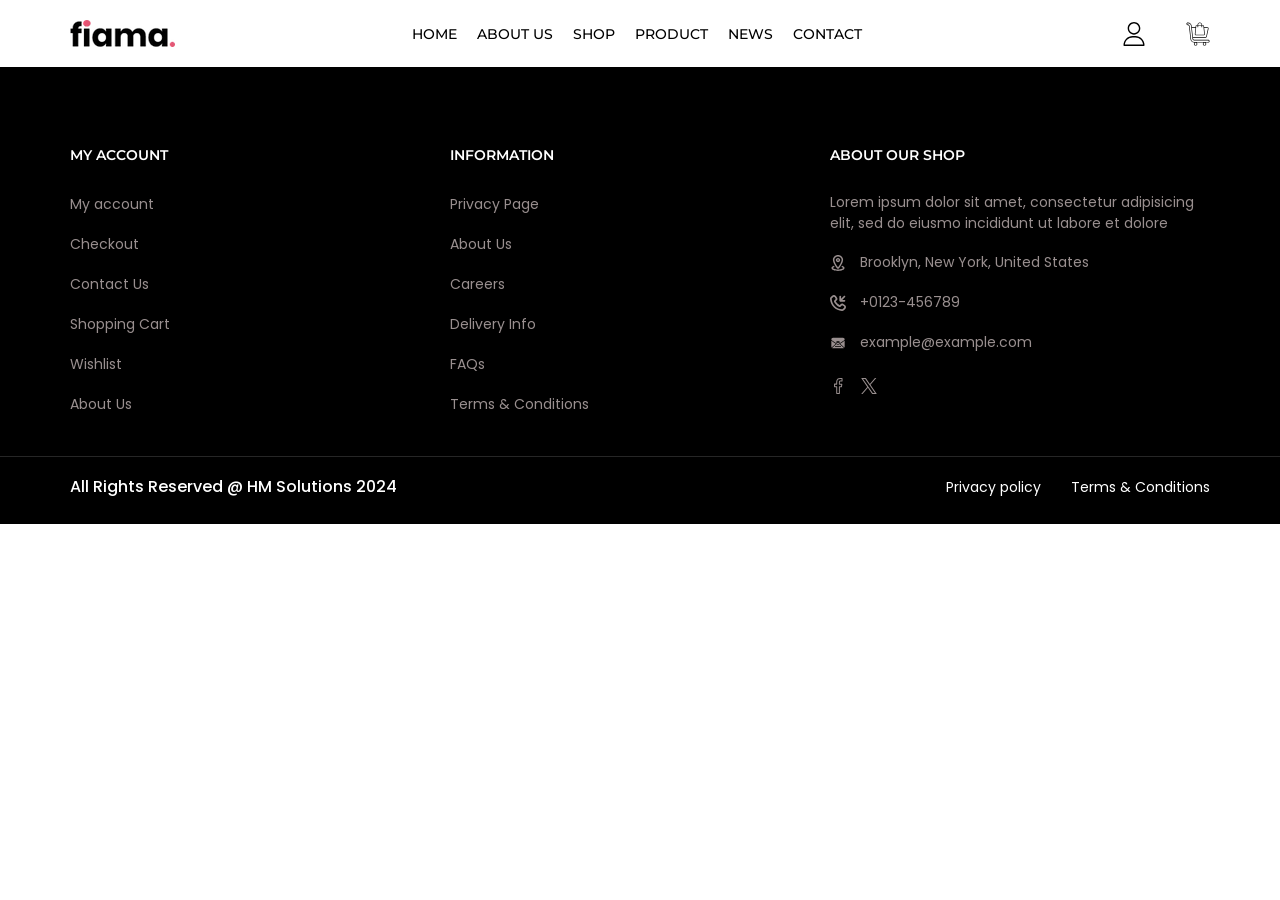
==== index.html @ 5d2391d5 "footer created with responsives" ====
<!DOCTYPE html>
<html lang="en">
  
  <head>
    <meta charset="UTF-8" />
    <meta name="viewport" content="width=device-width, initial-scale=1.0" />

    <!-- FAV ICON -->

    <link rel="icon" href="./assets/images/png/favicon.png" type="image/png" />

    <title>Home</title>

    <!-- font-family -->

    <link rel="preconnect" href="https://fonts.googleapis.com" />
    <link rel="preconnect" href="https://fonts.gstatic.com" crossorigin />
    <link
      href="https://fonts.googleapis.com/css2?family=Inter:wght@100..900&family=Open+Sans:ital,wght@0,300..800;1,300..800&family=Playfair+Display:ital,wght@0,400..900;1,400..900&display=swap"
      rel="stylesheet"
    />

    <!-- MONTSERRAT FONT -->

    <link rel="preconnect" href="https://fonts.googleapis.com" />
    <link rel="preconnect" href="https://fonts.gstatic.com" crossorigin />
    <link
      href="https://fonts.googleapis.com/css2?family=Montserrat:ital,wght@0,100..900;1,100..900&display=swap"
      rel="stylesheet"
    />

    <!-- END MONTSERRAT -->

    <!-- POPPINS FONT -->

    <link rel="preconnect" href="https://fonts.googleapis.com" />
    <link rel="preconnect" href="https://fonts.gstatic.com" crossorigin />
    <link
      href="https://fonts.googleapis.com/css2?family=Montserrat:ital,wght@0,100..900;1,100..900&family=Poppins:ital,wght@0,100;0,200;0,300;0,400;0,500;0,600;0,700;0,800;0,900;1,100;1,200;1,300;1,400;1,500;1,600;1,700;1,800;1,900&display=swap"
      rel="stylesheet"
    />

    <!-- END POPPINS FONT -->

    <!-- BEGIN BOOTSTRAP CSS -->

    <link
      href="https://cdn.jsdelivr.net/npm/bootstrap@5.3.3/dist/css/bootstrap.min.css"
      rel="stylesheet"
      integrity="sha384-QWTKZyjpPEjISv5WaRU9OFeRpok6YctnYmDr5pNlyT2bRjXh0JMhjY6hW+ALEwIH"
      crossorigin="anonymous"
    />

    <!-- END BOOTSTRAP CSS -->

    <!-- BEGIN FONT AWESOME -->

    <link
      rel="stylesheet"
      href="https://cdnjs.cloudflare.com/ajax/libs/font-awesome/6.6.0/css/all.min.css"
      integrity="sha512-Kc323vGBEqzTmouAECnVceyQqyqdsSiqLQISBL29aUW4U/M7pSPA/gEUZQqv1cwx4OnYxTxve5UMg5GT6L4JJg=="
      crossorigin="anonymous"
      referrerpolicy="no-referrer"
    />

    <!-- END FONT AWESOME -->

    <link rel="stylesheet" href="./assets/css/style.css" />
  </head>

  <body>

    <!-- BEGIN HEADER -->


    <section class="main-header">
      <header>
        <div class="container">
          <div class="left">
            <div class="logo">
              <a href="http://127.0.0.1:5500/index.html">
              <img src="./assets/images/webp/figma-logo.webp" alt="" />
            </a>
            </div>
          </div>

          <div class="center">
            <div class="menu">
              <ul>
                <li><a href="http://127.0.0.1:5500/index.html">HOME</a></li>
                <li class="about">
                  <a href="http://127.0.0.1:5500/assets/pages/about.html">ABOUT US</a>

                  <div class="about-hover">
                    <ul>
                      <li><a href="http://127.0.0.1:5500/assets/pages/about.html">About</a></li>
                      <li><a href="http://127.0.0.1:5500/assets/pages/services.html">Services</a></li>
                      <li><a href="http://127.0.0.1:5500/assets/pages/faq.html">Faq</a></li>
                      <li><a href="http://127.0.0.1:5500/assets/pages/contact.html">Contact</a></li>
                    </ul>
                  </div>
                </li>
                <li><a href="http://127.0.0.1:5500/assets/pages/shop.html">SHOP</a></li>
                <li class="product">
                  <a href="#">PRODUCT</a>

                  <div class="product-hover">
                    <ul>
                      <li><a href="http://127.0.0.1:5500/assets/pages/singleproduct.html">All Collection</a></li>
                      <li><a href="http://127.0.0.1:5500/assets/pages/singleproduct.html">Product Media</a></li>
                      <li><a href="http://127.0.0.1:5500/assets/pages/singleproduct.html">Product Variants</a></li>
                      <li><a href="http://127.0.0.1:5500/assets/pages/singleproduct.html">Product Countdown</a></li>
                    </ul>
                  </div>
                </li>
                <li><a href="#">NEWS</a></li>
                <li><a href="http://127.0.0.1:5500/assets/pages/contact.html">CONTACT</a></li>
              </ul>
            </div>
          </div>

          <div class="right">
            <div class="icons">
              <img class="user" src="./assets/images/svg/user.svg" alt="" />
              <div class="userbox">
                <ul class="userpopup">
                  <h4>QUICK LINKS</h4>

                  <li><a href="http://127.0.0.1:5500/assets/pages/myaccount.html">My Account</a></li>

                  <li><a href="#">Initiatae return</a></li>

                  <li><a href="#">Support</a></li>

                  <li><a href="#">Language</a></li>

                  <button class="login-btn"><a href="http://127.0.0.1:5500/assets/pages/login.html" style="text-decoration: none; color: white;">Login</a></button>

                  <div class="bottom">
                    <span>No account yet?</span>

                    <button class="register-btn">REGISTER HERE.</button>
                  </div>
                </ul>
              </div>

              <img src="./assets/images/svg/cart.svg" alt="" />
            </div>

            <!-- FOR HAMBURGER -->

            <div class="hamburger">
              <img
                class="hamburger-icon"
                src="/assets/images/svg/hamburge.svg"
                alt=""
              />

              <div class="mobile-menu">
                <div class="nav">
                  <ul id="popup">
                    <img
                      class="close-menu"
                      src="/assets/images/svg/close-menu.svg"
                      alt=""
                    />

                    <li><a href="http://127.0.0.1:5500/index.html">Home</a></li>

                    <li><a href="http://127.0.0.1:5500/assets/pages/about.html">About Us</a></li>

                    <li><a href="#">Services</a></li>

                    <li><a href="">Products</a></li>

                    <li><a href="http://127.0.0.1:5500/assets/pages/shop.html">Shop</a></li>

                    <li><a href="#">Cart</a></li>

                    <li><a href="http://127.0.0.1:5500/assets/pages/myaccount.html">My Account</a></li>

                    <li><a href="http://127.0.0.1:5500/assets/pages/contact.html">Contact</a></li>
                  </ul>
                </div>
              </div>
            </div>
          </div>
        </div>
      </header>
    </section>


    <!-- END HEADER -->

     <!-- BEGIN FOOTER -->

     <section class="footer-bottom">
      <footer>
        <div class="container">
          <div class="left">
            <h2>MY ACCOUNT</h2>

            <ul>
              <li><a href="http://127.0.0.1:5500/assets/pages/myaccount.html">My account</a></li>
              <li><a href="#">Checkout</a></li>
              <li><a href="http://127.0.0.1:5500/assets/pages/contact.html">Contact Us</a></li>
              <li><a href="#">Shopping Cart</a></li>
              <li><a href="#">Wishlist</a></li>
              <li><a href="http://127.0.0.1:5500/assets/pages/about.html">About Us</a></li>
            </ul>
          </div>

          <div class="center">
            <h2>INFORMATION</h2>

            <ul>
              <li><a href="#">Privacy Page</a></li>
              <li><a href="http://127.0.0.1:5500/assets/pages/about.html">About Us</a></li>
              <li><a href="#">Careers</a></li>
              <li><a href="#">Delivery Info</a></li>
              <li><a href="http://127.0.0.1:5500/assets/pages/faq.html">FAQs</a></li>
              <li><a href="#">Terms & Conditions</a></li>
            </ul>
          </div>

          <div class="right">
            <h2>ABOUT OUR SHOP</h2>
            <p>
              Lorem ipsum dolor sit amet, consectetur adipisicing elit, sed do
              eiusmo incididunt ut labore et dolore
            </p>

            <ul>
              <li>
                <a href="#">
                  <span
                    ><img src="./assets/images/svg/location.svg" alt=""
                  /></span>
                  Brooklyn, New York, United States</a
                >
              </li>
              <li>
                <a href="#"
                  ><span><img src="./assets/images/svg/call.svg" alt="" /></span>
                  +0123-456789</a
                >
              </li>
              <li>
                <a href="#"
                  ><span
                    ><img src="./assets/images/svg/email.svg" alt=""
                  /></span>
                  example@example.com</a
                >
              </li>
            </ul>

            <div class="social-icons">
              <img src="./assets/images/svg/facebook.svg" alt="" />

              <img src="./assets/images/svg/twitter.svg" alt="" />
            </div>
          </div>
        </div>

        <div class="bottom">
          <div class="container">
            <div class="left">
              <h3>All Rights Reserved @ HM Solutions 2024</h3>
            </div>

            <div class="right">
              <a href="#">Privacy policy</a>
              <a href="#">Terms & Conditions</a>
            </div>
          </div>
        </div>
      </footer>
    </section>

    <!-- END FOOTER -->


    <!-- BEGIN BOOTSTRAP JAVASCRIPT -->

    <script
      src="https://cdn.jsdelivr.net/npm/@popperjs/core@2.11.8/dist/umd/popper.min.js"
      integrity="sha384-I7E8VVD/ismYTF4hNIPjVp/Zjvgyol6VFvRkX/vR+Vc4jQkC+hVqc2pM8ODewa9r"
      crossorigin="anonymous"
    ></script>
    <script
      src="https://cdn.jsdelivr.net/npm/bootstrap@5.3.3/dist/js/bootstrap.min.js"
      integrity="sha384-0pUGZvbkm6XF6gxjEnlmuGrJXVbNuzT9qBBavbLwCsOGabYfZo0T0to5eqruptLy"
      crossorigin="anonymous"
    ></script>

    <!-- END BOOTSTRAP CSS -->

    <!--Begin My Own javascript -->

    <script src="./assets/js/script.js"></script>

    <!-- END My own javascript -->
  </body>
</html>
---- assets/css/style.css ----
* {
  margin: 0px;
  padding: 0px;
  box-sizing: border-box;
}

/* BEGIN SCROLLBAR */

/* Custom Scrollbar */

::-webkit-scrollbar {
  width: 12px; /* Width of the scrollbar */
}

::-webkit-scrollbar-track {
  background: rgb(255, 255, 253); /* Background color of the scrollbar track */
  border-radius: 10px; /* Rounded corners of the track */
}

::-webkit-scrollbar-thumb {
  background-color: #e15471; /* Color of the scrollbar thumb */
  border-radius: 10px; /* Rounded corners of the thumb */
  border: 3px solid #f1f1f1; /* Padding around the thumb */
}

::-webkit-scrollbar-thumb:hover {
  background-color: #555; /* Color of the scrollbar thumb when hovered */
}

/* END SCROLLBAR */

/* BEGIN HEADER */

/* FOR 1920 */

.main-header {
  box-shadow: rgba(100, 100, 111, 0.2) 0px 7px 29px 0px;
}

.main-header .container {
  padding: 20px 0px 20px 0px;
  display: flex;
  justify-content: space-between;
  align-items: center;
}

.main-header .left {
  width: 30%;
  display: flex;
}

.main-header .center {
  display: flex;
  width: 40%;
}
.main-header .center ul {
  display: flex;
  gap: 25px;
  list-style-type: none;
  align-items: center;
  margin: 0px;
  padding: 0px;
}

.main-header .center li a {
  color: black;
  text-decoration: none;
  font-size: 14px;
  font-family: Montserrat;
  font-weight: 500;
}

.main-header .center .about {
  position: relative;
}

.main-header .center .about-hover ul {
  position: absolute;
  display: none;
  background-color: white;
  width: 200px;
  align-items: flex-start;
  padding: 20px;
  border-top: 4px solid #e15471;
  transform: translateY(-10px);
  transition: transform 0.4s ease-in;
}

.main-header .center .about-hover li {

  padding: 8px 0px 8px 0px;
}

.main-header .center .about:hover .about-hover ul {

  display: block;
  padding: 20px;
  transform: translateY(0px);
}

.main-header .center .about-hover ul a {
  font-size: 14px;
  font-family: poppins;
  padding: 10px 0px 10px 0px;
}

.main-header .center .product {
  position: relative;
}

.main-header .center .product-hover ul {
  position: absolute;
  display: none;
  background-color: white;
  width: 200px;
  align-items: flex-start;
  padding: 20px;
  border-top: 4px solid #e15471;
  transform: translateY(-10px);
  transition: transform 0.4s ease-in;
}

.main-header .center .product-hover li {

  padding: 8px 0px 8px 0px;
}

.main-header .center .product:hover .product-hover ul {

  display: block;
  padding: 20px;
  transform: translateY(0px);
}

.main-header .center .product-hover ul a {
  font-size: 14px;
  font-family: poppins;
  padding: 10px 0px 10px 0px;

}

.main-header .right {
  display: flex;
  width: 30%;
  justify-content: end;
}

.main-header .right .icons {
  display: flex;
  justify-content: end;
  align-items: center;
  gap: 20px;
}

.main-header .right .icons {
  position: relative;
}

.main-header .right .icons .userbox .userpopup {
  width: 280px;
  background-color: white;
  padding: 30px;
  position: absolute;
  top: 40px;
  left: -180px;
  box-shadow: rgba(149, 157, 165, 0.2) 0px 8px 24px;
  list-style-type: none;
  border-radius: 4px; 
  visibility: hidden;
  opacity: 0;
  transform: translateY(-10px);
  transition: transform 0.4s ease-in;
}

.main-header .right .icons .userbox .userpopup.open {

    visibility: visible;
    opacity: 1;
    transform: translateY(0px);
    transition: all 0.3s ease-in;
}

.main-header .right .icons .userbox .userpopup h4 {
  font-size: 20px;
  font-family: poppins;
  font-weight: 600;
}

.main-header .right .icons .userbox .userpopup li {
  padding: 6px 0px 6px 0px;
}

.main-header .right .icons .userbox .userpopup li a {
  color: black;
  text-decoration: none;
  font-size: 14px;
  font-weight: 400;
  font-family: poppins;
  transition: all 0.2s ease-in;
}

.main-header .right .icons .userbox .userpopup li a:hover {
  color: #e15471;
  padding-left: 10px;
}

.main-header .right .icons .userbox .userpopup button.login-btn {
  width: 100%;
  background-color: black;
  border: 1px solid black;
  padding: 6px;
  color: white;
  font-size: 16px;
  font-family: poppins;
  margin-top: 10px;
  margin-bottom: 10px;
}

.main-header .right .icons .userbox .userpopup button.login-btn:hover {
  background-color: #e15471;
  border: 1px solid #e15471;
}

.main-header .right .icons .userbox .userpopup .bottom {
  display: flex;
  justify-content: space-between;
  align-items: center;
}

.main-header .right .icons .userbox .userpopup .bottom span {
  font-size: 12px;
  font-family: poppins;
}

.main-header .right .icons .userbox .userpopup .bottom button.register-btn {
  border: none;
  background: transparent;
  font-size: 14px;
  font-weight: 600;
}

.main-header .right .icons img {
  width: 24px;
  height: 24px;
}

.main-header .right .hamburger {
  display: none;
}

/* FOR 1366 */

@media (max-width: 1366px) {
  .main-header .center ul {
    display: flex;
    gap: 20px;
    list-style-type: none;
    align-items: center;
    margin: 0px;
    padding: 0px;
  }

  .main-header .right .hamburger {
    display: none;
  }
}

/* FOR 1199 */

@media (max-width: 1199px) {
  .main-header .left {
    width: 25%;
  }

  .main-header .center {
    width: 50%;
  }
  .main-header .center ul {
    display: flex;
    gap: 20px;
    list-style-type: none;
    align-items: center;
    margin: 0px;
    padding: 0px;
  }

  .main-header ul a {
    font-size: 14px;
    font-family: Montserrat;
  }

  .main-header .right {
    width: 25%;
  }

  .main-header .right .hamburger {
    display: none;
  }
}

/* FOR 992 */

@media (max-width: 992px) {
  .main-header {
    position: relative;
  }

  .main-header .center {
    display: none;
  }

  .main-header .right .icons {
    display: none;
  }

  .main-header .right .hamburger {
    display: block;
  }

  .main-header .right .hamburger img {
    width: 24px;
    height: 24px;
  }

  .main-header #popup {
    position: absolute;
    height: 100vh;
    width: 300px;
    top: 0;
    right: 0;
    background-color: black;
    padding-top: 50px;
    list-style-type: none;
    z-index: 1;
display: none;
    transform: translateX(100%);
    transition: transform 0.4s ease-in;
  }

  .main-header #popup li {
    padding: 10px;
  }

  .main-header #popup.open {

   display: block;
    transform: translateX(0);
    transition: all 0.6s ease-in;
  }

  .main-header #popup.close {

    visibility: hidden;
    opacity: 0;
    transform: translateX(100%);
    transition: all 0.6s ease-in;
  }

  .main-header .mobile-menu #popup a {
    color: white;
    text-decoration: none;
    font-size: 16px;
    font-family: poppins;
  }

  .main-header .mobile-menu #popup a:hover {
    color: #e15471;
    padding-left: 20px;
    transition: all 0.8s ease;
  }

  .main-header .mobile-menu img.close-menu {
    position: absolute;
    top: 30px;
    right: 30px;
    width: 16px;
  }
}

/* FOR 576 */

@media (max-width: 576px) {
  .main-header {
    position: relative;
  }

  .main-header .right .hamburger {
    display: block;
  }

  .main-header .container {
    padding: 20px;
  }

  .main-header #popup {
    position: absolute;
    display: none;
    height: 100vh;
    width: 250px;
    top: 0;
    right: 0;
    background-color: rgba(0, 0, 0, 0.84);
    padding-top: 50px;
    list-style-type: none;
    z-index: 1;
    transform: translateX(100%);
    transition: all 0.4s ease-in;
  }

  .main-header #popup li {
    padding: 6px;
  }

  .main-header #popup.open {
    display: block;
    transform: translateX(0px);
    transition: transform 0.6s ease-in;
  }

  .main-header .mobile-menu #popup a {
    color: white;
    text-decoration: none;
    font-size: 16px;
    font-family: poppins;
  }

  .main-header .mobile-menu #popup a:hover {
    color: #e15471;
    padding-left: 20px;
    transition: all 0.8s ease;
  }

  .main-header .mobile-menu img.close-menu {
    position: absolute;
    top: 30px;
    right: 30px;
    width: 16px;
  }
}

/* END HEADER */


/* BEGIN FOOTER */

.footer-bottom {
  background-color: black;
}

.footer-bottom footer .container {
  padding: 80px 0px 40px 0px;
  display: flex;
  justify-content: space-between;
}

.footer-bottom .left {
  width: 33.33%;
}

.footer-bottom .left h2 {
  color: white;
  font-size: 14px;
  font-weight: 600;
  font-family: montserrat;
  padding-bottom: 20px;
}

.footer-bottom .left ul {
  list-style-type: none;
  display: flex;
  flex-direction: column;
  gap: 16px;
  padding: 0px;
  margin: 0px;
}

.footer-bottom .left ul a {
  color: #998f8f;
  text-decoration: none;
  font-family: poppins;
  font-size: 14px;
}

.footer-bottom .center {
  width: 33.33%;
}

.footer-bottom .center h2 {
  color: white;
  font-size: 14px;
  font-weight: 600;
  font-family: montserrat;
  padding-bottom: 20px;
}

.footer-bottom .center ul {
  list-style-type: none;
  display: flex;
  flex-direction: column;
  gap: 16px;
  padding: 0px;
  margin: 0px;
}

.footer-bottom .center ul a {
  color: #998f8f;
  text-decoration: none;
  font-family: poppins;
  font-size: 14px;
}

.footer-bottom .right {
  width: 33.33%;
}

.footer-bottom .right p {
  color: #998f8f;
  font-size: 14px;
  font-family: poppins;
}
.footer-bottom .right h2 {
  color: white;
  font-size: 14px;
  font-weight: 600;
  font-family: montserrat;
  padding-bottom: 20px;
}

.footer-bottom .right ul {
  list-style-type: none;
  display: flex;
  flex-direction: column;
  gap: 16px;
  padding: 0px;
  margin: 0px;
}

.footer-bottom .right ul a {
  color: #998f8f;
  text-decoration: none;
  font-family: poppins;
  font-size: 14px;
}

.footer-bottom .right img {
  width: 16px;
  height: 16px;
  margin-right: 10px;
}

.footer-bottom .social-icons {
  padding-top: 20px;
}

.footer-bottom .bottom .container {
  padding: 20px 0px 20px 0px;
}

.footer-bottom .bottom {
  border-top: 1px solid #ffffff26;
}

.footer-bottom .bottom .left h3 {
  color: white;
  font-family: poppins;
  font-size: 16px;
}

.footer-bottom .bottom .right {
  display: flex;
  gap: 20px;
  justify-content: end;
}

.footer-bottom .bottom .right a {
  color: white;
  text-decoration: none;
  font-family: poppins;
  font-size: 14px;
  padding-left: 10px;
}

/* FOR 1199 */

@media (max-width: 1199px) {
  .footer-bottom .bottom .left h3 {
    color: white;
    font-family: poppins;
    font-size: 14px;
  }
}

/* FOR 992 */

@media (max-width: 992px) {
  .footer-bottom .container {
    padding: 20px;
  }

  .footer-bottom .bottom .left {
    width: 50%;
  }

  .footer-bottom .bottom .right {
    width: 50%;
  }
}

/* FOR 767 */

@media (max-width: 767px) {
  .footer-bottom .bottom .left h3 {
    font-size: 12px;
    line-height: 1.5em;
  }

  .footer-bottom .bottom .right a {
    font-size: 12px;
  }
}

/* FOR 576 */

@media (max-width: 576px) {
  .footer-bottom .bottom .left {
    width: 60%;
  }

  .footer-bottom .bottom .right {
    width: 40%;
    display: flex;
    gap: 0px;
  }

  .footer-bottom .bottom .right a {
    font-size: 11px;
  }
}

@media (max-width: 440px) {
  .footer-bottom footer .container {
    display: flex;
    flex-direction: column;
    padding: 40px 20px 40px 20px;
    gap: 20px;
  }

  .footer-bottom .left {
    width: 100%;
  }

  .footer-bottom .center {
    width: 100%;
  }

  .footer-bottom .right {
    width: 100%;
  }

  .footer-bottom .bottom .container {
    border-top: 1px solid rgba(255, 255, 255, 0.336);
    padding: 20px;
    display: flex;
    flex-direction: column;
  }

  .footer-bottom .bottom .container .left {
    width: 100%;
  }

  .footer-bottom .bottom .container .left h3 {
    font-size: 14px;
  }

  .footer-bottom .bottom .container .right {
    width: 100%;
    display: flex;
    justify-content: flex-start;
  }

  .footer-bottom .bottom .right a {
    padding: 0px;
    font-size: 12px;
  }
}


/* END FOOTER */
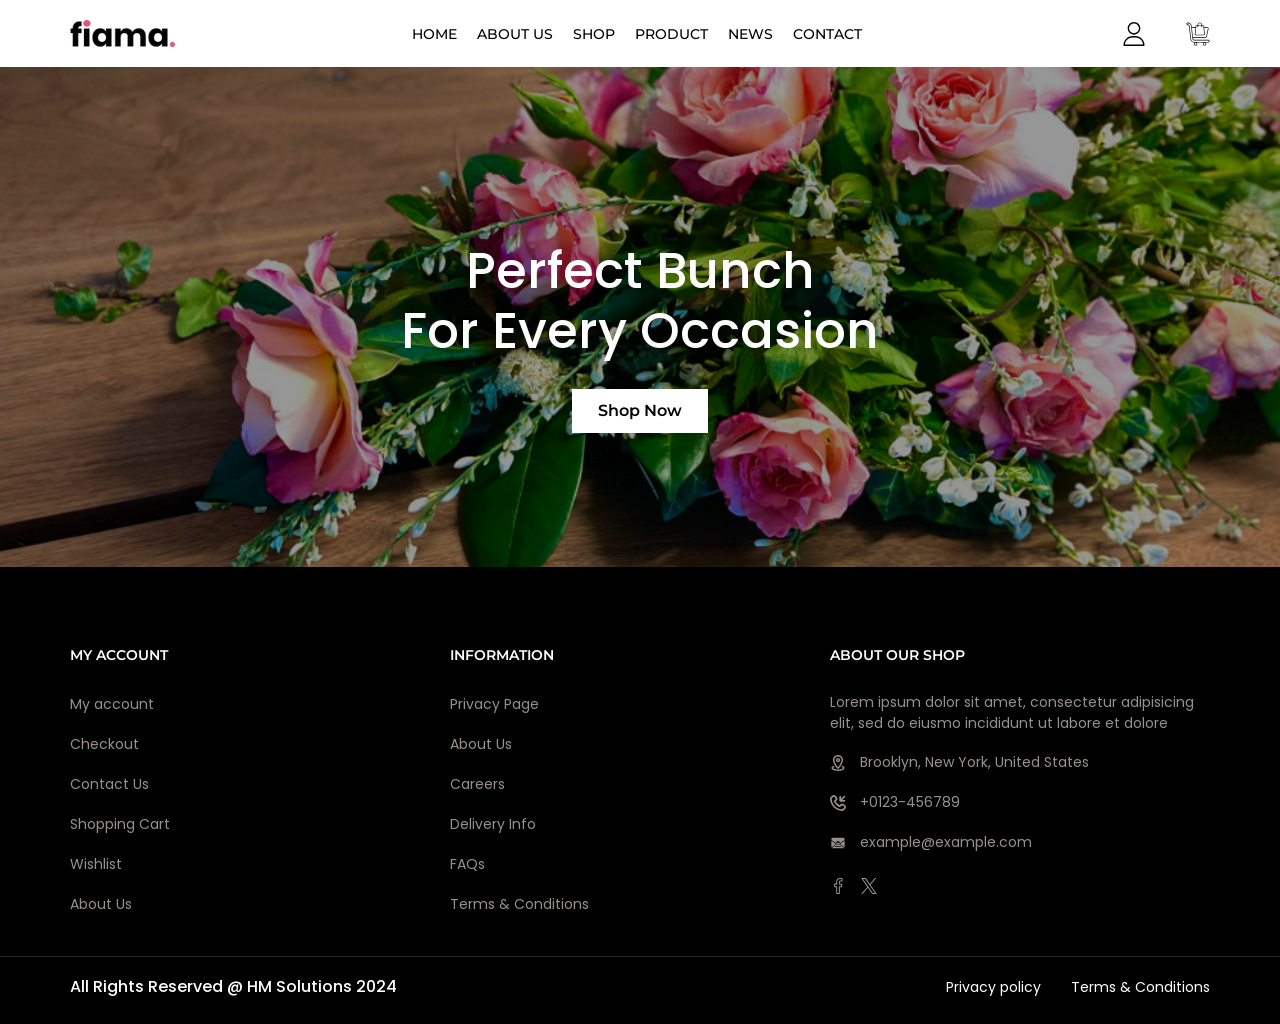
==== commit 2e11a079: "Hero section created resposnives" ====
--- a/index.html
+++ b/index.html
@@ -191,6 +191,26 @@
 
 
     <!-- END HEADER -->
+
+
+
+    
+    <!-- BEGIN HERO SECTION -->
+
+    <section class="hero">
+      <div class="container">
+        <div class="content">
+          <h1>
+            Perfect Bunch <br />
+            For Every Occasion
+          </h1>
+
+          <button class="hero-btn"><a href="http://127.0.0.1:5500/assets/pages/shop.html" style="text-decoration: none; color: black;">Shop Now</a></button>
+        </div>
+      </div>
+    </section>
+
+    <!-- BEGIN SECOND SECTION -->
 
      <!-- BEGIN FOOTER -->
 
--- a/assets/css/style.css
+++ b/assets/css/style.css
@@ -441,6 +441,199 @@
 /* END HEADER */
 
 
+
+/* BEGIN HERO SECTION */
+
+/* FOR 1920 */
+
+.hero {
+  height: 700px;
+  background: url("/assets/images/png/hero-bf.png");
+  background-repeat: no-repeat;
+  background-size: cover;
+  background-position: center center;
+}
+
+.hero .container {
+  padding: 20px 0px 20px 0px;
+  display: flex;
+  flex-direction: column;
+}
+
+.hero .content {
+  display: flex;
+  flex-direction: column;
+  justify-content: center;
+  align-items: center;
+  height: 700px;
+}
+
+.hero .content h1 {
+  font-size: 70px;
+  font-family: poppins;
+  color: white;
+  text-align: center;
+}
+
+.hero .content button.hero-btn {
+  width: 10%;
+  padding: 8px;
+  background-color: white;
+  border: 2px solid white;
+  font-size: 16px;
+  font-family: Montserrat;
+  font-weight: 600;
+  margin-top: 20px;
+  transition: all 0.4s ease;
+}
+
+.hero .content button.hero-btn:hover{
+  background-color: #e15471;
+  border: 2px solid #e15471;
+  color: white;
+}
+
+.hero .content button.hero-btn:hover a {
+
+  color: white !important;
+}
+
+/* FOR 1366 */
+
+@media (max-width: 1366px) {
+  .hero {
+    height: 500px;
+    background: url("/assets/images/png/hero-bf.png");
+    background-repeat: no-repeat;
+    background-size: cover;
+    background-position: center center;
+  }
+
+  .hero .content {
+    display: flex;
+    flex-direction: column;
+    justify-content: center;
+    height: 500px;
+  }
+
+  .hero .content h1 {
+    font-size: 50px;
+    font-family: poppins;
+    color: white;
+  }
+
+  .hero .content button.hero-btn {
+    width: 12%;
+    padding: 8px;
+    background-color: white;
+    border: 2px solid white;
+    font-size: 16px;
+    font-family: Montserrat;
+    font-weight: 600;
+    margin-top: 20px;
+    transition: all 0.4s ease;
+  }
+}
+
+/* FOR 992 */
+
+@media (max-width: 992px) {
+  .hero .container {
+    height: 500px;
+  }
+
+  .hero .content {
+    display: flex;
+    flex-direction: column;
+    justify-content: center;
+    height: 500px;
+  }
+
+  .hero .content h1 {
+    font-size: 50px;
+    font-family: poppins;
+    color: white;
+  }
+
+  .hero .content button.hero-btn {
+    width: 20%;
+    padding: 8px;
+    background-color: white;
+    border: 2px solid white;
+    font-size: 16px;
+    font-family: Montserrat;
+    font-weight: 600;
+    margin-top: 20px;
+    transition: all 0.4s ease;
+  }
+}
+
+/* FOR 576 */
+
+@media (max-width: 576px) {
+  .hero .container {
+    padding: 20px;
+  }
+
+  .hero {
+    height: 600px;
+    background: url("/assets/images/png/hero-bf.png");
+    background-repeat: no-repeat;
+    background-size: cover;
+    background-position: center center;
+  }
+
+  .hero .content {
+    display: flex;
+    flex-direction: column;
+    justify-content: center;
+    height: 600px;
+  }
+
+  .hero .content h1 {
+    font-size: 50px;
+    font-family: poppins;
+    color: white;
+  }
+
+  .hero .content button.hero-btn {
+    width: 25%;
+    padding: 8px;
+    background-color: white;
+    border: 2px solid white;
+    font-size: 16px;
+    font-family: Montserrat;
+    font-weight: 600;
+    margin-top: 20px;
+    transition: all 0.4s ease;
+  }
+}
+/* FOR 440 */
+
+@media (max-width: 440px) {
+  .hero .content h1 {
+    font-size: 40px;
+    font-family: poppins;
+    color: white;
+  }
+
+  .hero .content button.hero-btn {
+    width: 35%;
+    padding: 8px;
+    background-color: white;
+    border: 2px solid white;
+    font-size: 16px;
+    font-family: Montserrat;
+    font-weight: 500;
+    margin-top: 20px;
+    transition: all 0.4s ease;
+  }
+}
+
+
+
+/* END HERO SECTION */
+
 /* BEGIN FOOTER */
 
 .footer-bottom {
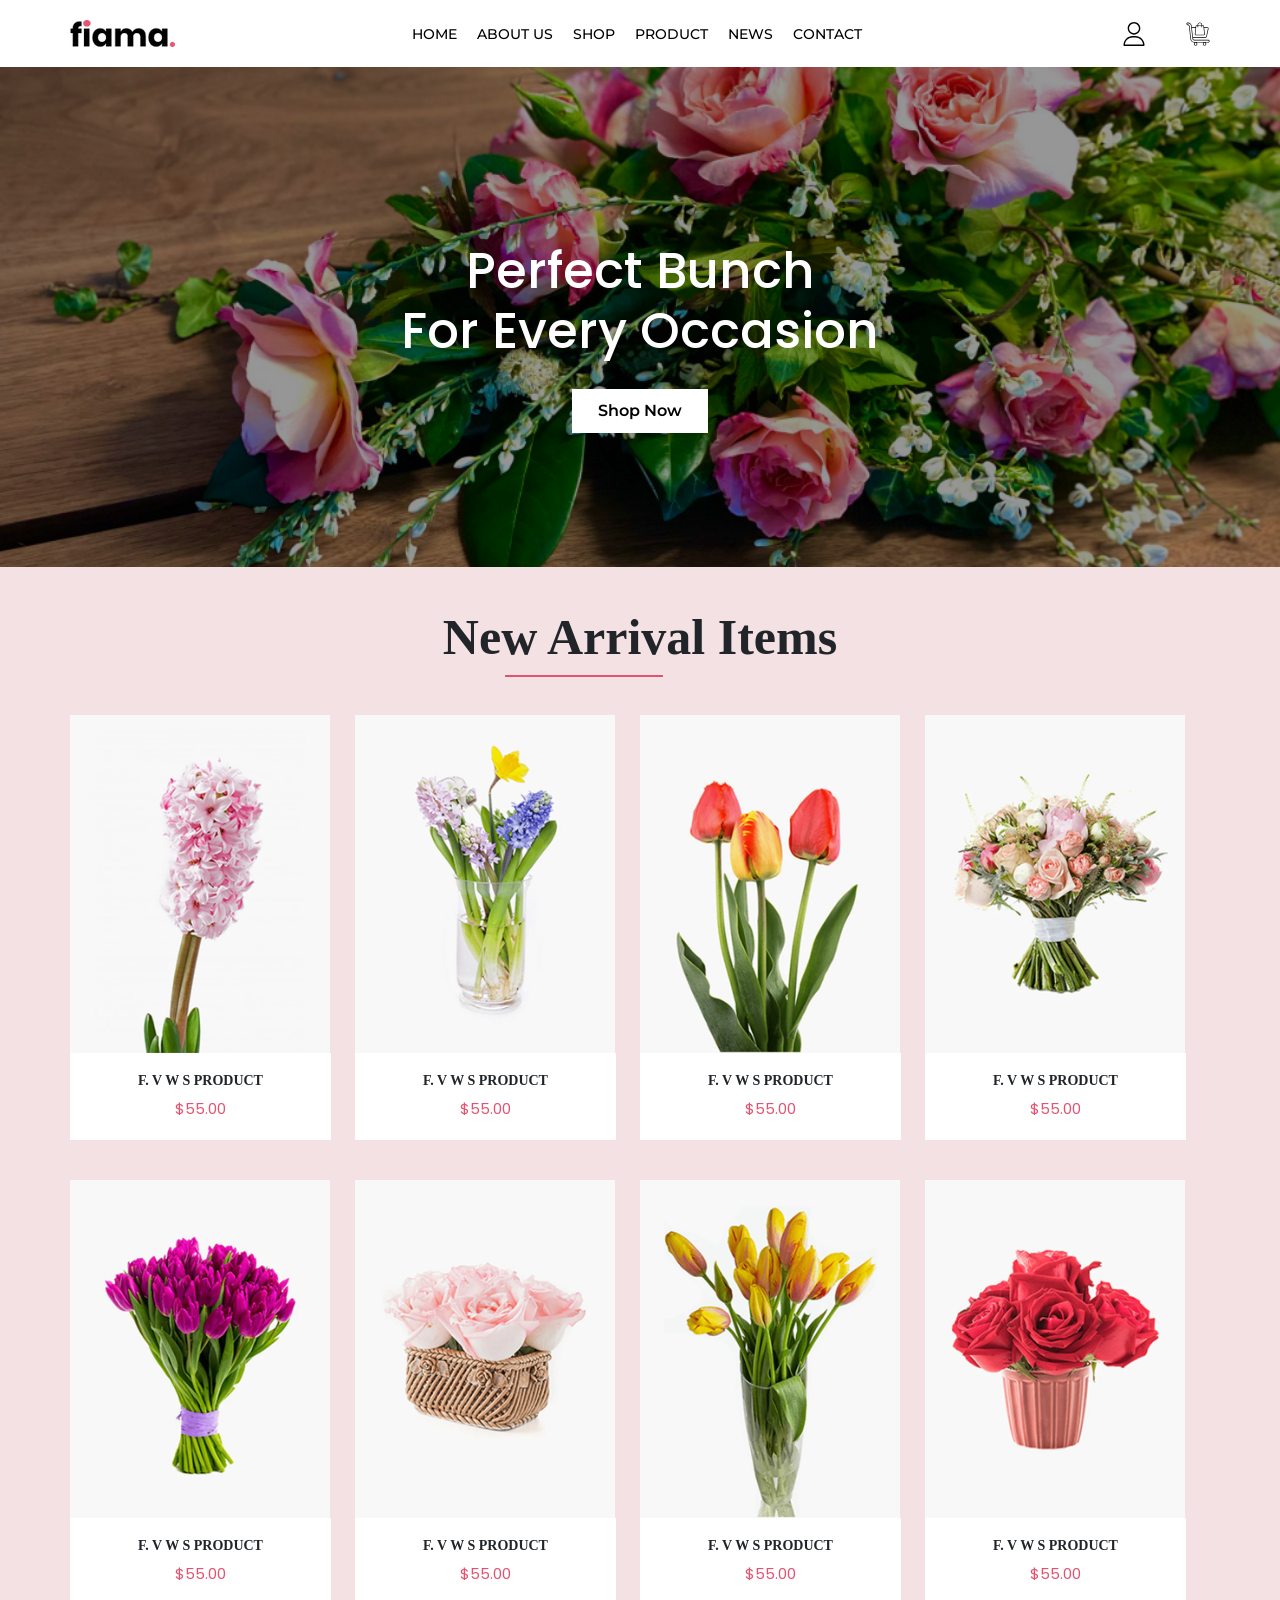
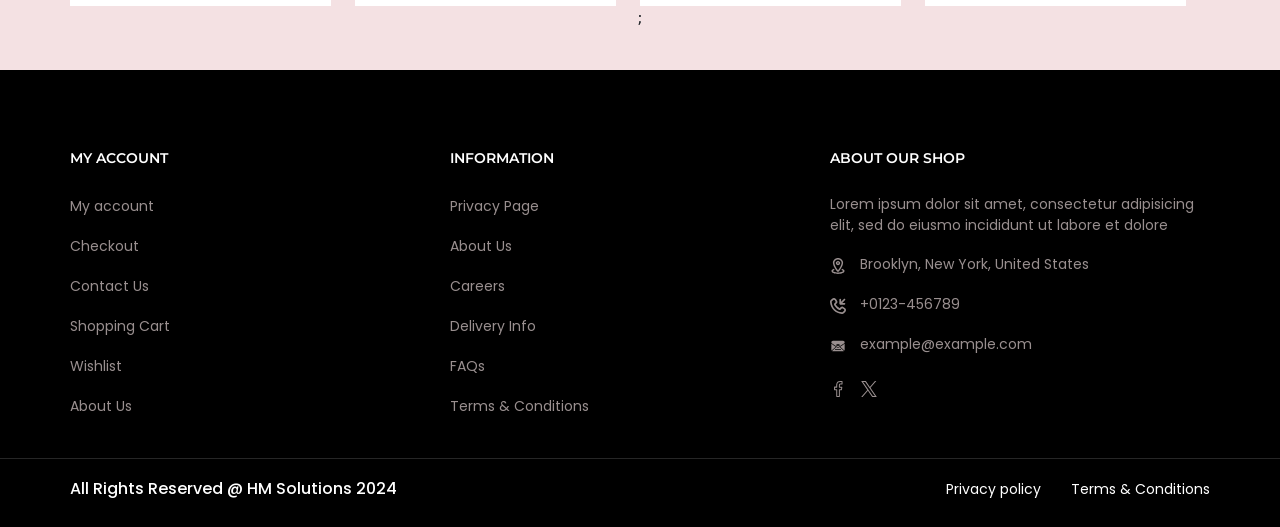
==== commit 61040c1d: "added new arrivel products section" ====
--- a/index.html
+++ b/index.html
@@ -211,6 +211,399 @@
     </section>
 
     <!-- BEGIN SECOND SECTION -->
+
+    <section class="second-sec">
+      <div class="container">
+        <h2>New Arrival Items</h2>
+
+        <div class="products">
+          <div class="row">
+            <!-- FIRST PRODUCT -->
+
+            <div class="imagebox">
+              <div class="image">
+                <img src="/assets/images/webp/flower1.webp" alt="" />
+
+                <div class="functions">
+                  <ul>
+                    <li>
+                      <a href="http://127.0.0.1:5500/assets/pages/singleproduct.html"
+                        ><img
+                          src="/assets/images/svg/view.svg"
+                          alt=""
+                          class="view"
+                      /></a>
+                    </li>
+
+                    <li>
+                      <a href="#"
+                        ><img
+                          src="/assets/images/svg/cart.svg"
+                          alt=""
+                          class="cart"
+                      /></a>
+                    </li>
+
+                    <li>
+                      <a href="#"
+                        ><img
+                          src="/assets/images/svg/wishlist.svg"
+                          alt=""
+                          class="cart"
+                      /></a>
+                    </li>
+                  </ul>
+                </div>
+              </div>
+
+              <div class="content">
+                <h3>F. V W S PRODUCT</h3>
+                <span>$55.00</span>
+                <button class="add-to-cart"><a href="#">Add to Cart</a></button>
+              </div>
+            </div>
+
+            <!-- FIRST PRODUCT END -->
+
+            <!-- SECOND PRODUCT -->
+
+            <div class="imagebox">
+              <div class="image">
+                <img src="/assets/images/webp/flower2.webp" alt="" />
+
+                <div class="functions">
+                  <ul>
+                    <li>
+                      <a href="http://127.0.0.1:5500/assets/pages/singleproduct.html"
+                        ><img
+                          src="/assets/images/svg/view.svg"
+                          alt=""
+                          class="view"
+                      /></a>
+                    </li>
+
+                    <li>
+                      <a href="#"
+                        ><img
+                          src="/assets/images/svg/cart.svg"
+                          alt=""
+                          class="cart"
+                      /></a>
+                    </li>
+
+                    <li>
+                      <a href="#"
+                        ><img
+                          src="/assets/images/svg/wishlist.svg"
+                          alt=""
+                          class="cart"
+                      /></a>
+                    </li>
+                  </ul>
+                </div>
+              </div>
+
+              <div class="content">
+                <h3>F. V W S PRODUCT</h3>
+                <span>$55.00</span>
+                <button class="add-to-cart"><a href="#">Add to Cart</a></button>
+              </div>
+            </div>
+
+            <!-- SECOND PRODUCT END -->
+
+            <!-- THIRD PRODUCT -->
+
+            <div class="imagebox">
+              <div class="image">
+                <img src="/assets/images/webp/flower3.webp" alt="" />
+
+                <div class="functions">
+                  <ul>
+                    <li>
+                      <a href="http://127.0.0.1:5500/assets/pages/singleproduct.html"
+                        ><img
+                          src="/assets/images/svg/view.svg"
+                          alt=""
+                          class="view"
+                      /></a>
+                    </li>
+
+                    <li>
+                      <a href="#"
+                        ><img
+                          src="/assets/images/svg/cart.svg"
+                          alt=""
+                          class="cart"
+                      /></a>
+                    </li>
+
+                    <li>
+                      <a href="#"
+                        ><img
+                          src="/assets/images/svg/wishlist.svg"
+                          alt=""
+                          class="cart"
+                      /></a>
+                    </li>
+                  </ul>
+                </div>
+              </div>
+
+              <div class="content">
+                <h3>F. V W S PRODUCT</h3>
+                <span>$55.00</span>
+                <button class="add-to-cart"><a href="#">Add to Cart</a></button>
+              </div>
+            </div>
+
+            <!-- THIRD PRODUCT END -->
+
+            <!-- FOURTH PRODUCT -->
+
+            <div class="imagebox">
+              <div class="image">
+                <img src="/assets/images/webp/flower4.webp" alt="" />
+
+                <div class="functions">
+                  <ul>
+                    <li>
+                      <a href="http://127.0.0.1:5500/assets/pages/singleproduct.html"
+                        ><img
+                          src="/assets/images/svg/view.svg"
+                          alt=""
+                          class="view"
+                      /></a>
+                    </li>
+
+                    <li>
+                      <a href="#"
+                        ><img
+                          src="/assets/images/svg/cart.svg"
+                          alt=""
+                          class="cart"
+                      /></a>
+                    </li>
+
+                    <li>
+                      <a href="#"
+                        ><img
+                          src="/assets/images/svg/wishlist.svg"
+                          alt=""
+                          class="cart"
+                      /></a>
+                    </li>
+                  </ul>
+                </div>
+              </div>
+
+              <div class="content">
+                <h3>F. V W S PRODUCT</h3>
+                <span>$55.00</span>
+                <button class="add-to-cart"><a href="#">Add to Cart</a></button>
+              </div>
+            </div>
+
+            <!-- FOURTH PRODUCT END -->
+          </div>
+        </div>
+
+        <div class="products">
+          <div class="row">
+            <!-- FIRST PRODUCT -->
+
+            <div class="imagebox">
+              <div class="image">
+                <img src="/assets/images/webp/flower5.webp" alt="" />
+
+                <div class="functions">
+                  <ul>
+                    <li>
+                      <a href="http://127.0.0.1:5500/assets/pages/singleproduct.html"
+                        ><img
+                          src="/assets/images/svg/view.svg"
+                          alt=""
+                          class="view"
+                      /></a>
+                    </li>
+
+                    <li>
+                      <a href="#"
+                        ><img
+                          src="/assets/images/svg/cart.svg"
+                          alt=""
+                          class="cart"
+                      /></a>
+                    </li>
+
+                    <li>
+                      <a href="#"
+                        ><img
+                          src="/assets/images/svg/wishlist.svg"
+                          alt=""
+                          class="cart"
+                      /></a>
+                    </li>
+                  </ul>
+                </div>
+              </div>
+
+              <div class="content">
+                <h3>F. V W S PRODUCT</h3>
+                <span>$55.00</span>
+                <button class="add-to-cart"><a href="#">Add to Cart</a></button>
+              </div>
+            </div>
+
+            <!-- FIRST PRODUCT END -->
+
+            <!-- SECOND PRODUCT -->
+
+            <div class="imagebox">
+              <div class="image">
+                <img src="/assets/images/webp/flower6.webp" alt="" />
+
+                <div class="functions">
+                  <ul>
+                    <li>
+                      <a href="http://127.0.0.1:5500/assets/pages/singleproduct.html"
+                        ><img
+                          src="/assets/images/svg/view.svg"
+                          alt=""
+                          class="view"
+                      /></a>
+                    </li>
+
+                    <li>
+                      <a href="#"
+                        ><img
+                          src="/assets/images/svg/cart.svg"
+                          alt=""
+                          class="cart"
+                      /></a>
+                    </li>
+
+                    <li>
+                      <a href="#"
+                        ><img
+                          src="/assets/images/svg/wishlist.svg"
+                          alt=""
+                          class="cart"
+                      /></a>
+                    </li>
+                  </ul>
+                </div>
+              </div>
+
+              <div class="content">
+                <h3>F. V W S PRODUCT</h3>
+                <span>$55.00</span>
+                <button class="add-to-cart"><a href="#">Add to Cart</a></button>
+              </div>
+            </div>
+
+            <!-- SECOND PRODUCT END -->
+
+            <!-- THIRD PRODUCT -->
+
+            <div class="imagebox">
+              <div class="image">
+                <img src="/assets/images/webp/flower7.webp" alt="" />
+
+                <div class="functions">
+                  <ul>
+                    <li>
+                      <a href="http://127.0.0.1:5500/assets/pages/singleproduct.html"
+                        ><img
+                          src="/assets/images/svg/view.svg"
+                          alt=""
+                          class="view"
+                      /></a>
+                    </li>
+
+                    <li>
+                      <a href="#"
+                        ><img
+                          src="/assets/images/svg/cart.svg"
+                          alt=""
+                          class="cart"
+                      /></a>
+                    </li>
+
+                    <li>
+                      <a href="#"
+                        ><img
+                          src="/assets/images/svg/wishlist.svg"
+                          alt=""
+                          class="cart"
+                      /></a>
+                    </li>
+                  </ul>
+                </div>
+              </div>
+
+              <div class="content">
+                <h3>F. V W S PRODUCT</h3>
+                <span>$55.00</span>
+                <button class="add-to-cart"><a href="#">Add to Cart</a></button>
+              </div>
+            </div>
+
+            <!-- THIRD PRODUCT END -->
+
+            <!-- FOURTH PRODUCT -->
+
+            <div class="imagebox">
+              <div class="image">
+                <img src="/assets/images/webp/flower8.webp" alt="" />
+
+                <div class="functions">
+                  <ul>
+                    <li>
+                      <a href="http://127.0.0.1:5500/assets/pages/singleproduct.html"
+                        ><img
+                          src="/assets/images/svg/view.svg"
+                          alt=""
+                          class="view"
+                      /></a>
+                    </li>
+
+                    <li>
+                      <a href="#"
+                        ><img
+                          src="/assets/images/svg/cart.svg"
+                          alt=""
+                          class="cart"
+                      /></a>
+                    </li>
+
+                    <li>
+                      <a href="#"
+                        ><img
+                          src="/assets/images/svg/wishlist.svg"
+                          alt=""
+                          class="cart"
+                      /></a>
+                    </li>
+                  </ul>
+                </div>
+              </div>
+
+              <div class="content">
+                <h3>F. V W S PRODUCT</h3>
+                <span>$55.00</span>
+                <button class="add-to-cart"><a href="#">Add to Cart</a></button>
+              </div>
+            </div>
+
+            <!-- FOURTH PRODUCT END -->
+          </div>
+        </div>;
+      </div>
+    </section>
+
+    <!-- END SECOND SECTION -->
+
 
      <!-- BEGIN FOOTER -->
 
--- a/assets/css/style.css
+++ b/assets/css/style.css
@@ -634,6 +634,460 @@
 
 /* END HERO SECTION */
 
+
+
+
+/* BEGIN SECOND SECTION */
+
+.second-sec {
+  background-color: #ebc6ca87;
+}
+
+.second-sec .container {
+  padding: 40px 0px 40px 0px;
+  display: flex;
+  flex-direction: column;
+  justify-content: space-between;
+  align-items: center;
+}
+
+.second-sec .container h2 {
+  font-size: 50px;
+  font-family: monteserrat;
+  font-weight: 600;
+  position: relative;
+}
+
+.second-sec .container h2::after {
+  content: "";
+  background-color: #e15471;
+  width: 40%;
+  height: 2px;
+  position: absolute;
+  bottom: -10px;
+  left: 62px;
+}
+
+.second-sec .container .products {
+  width: 100%;
+  display: flex;
+  padding-top: 40px;
+}
+
+.second-sec .container .row {
+  display: flex;
+  width: 100%;
+}
+
+.second-sec .container .row .imagebox {
+  display: flex;
+  flex-direction: column;
+  align-items: center;
+  width: 25%;
+}
+
+.second-sec .container .row .imagebox .image {
+  position: relative;
+  width: 100%;
+}
+
+.second-sec .container .row .imagebox .functions ul {
+  display: flex;
+  background-color: white;
+  padding: 0px 10px 0px 10px;
+  list-style-type: none;
+  width: 50%;
+  gap: 20px;
+  justify-content: center;
+  align-items: center;
+  height: 40px;
+  opacity: 0;
+  position: absolute;
+  top: 50%;
+  left: 25%;
+  transform: translateY(5px);
+  transition: transform 0.4s ease-in;
+}
+
+.second-sec .container .row .imagebox:hover .functions ul {
+  opacity: 1;
+  transform: translateY(-5px);
+  height: 40px;
+  transition: all 0.4s ease-out;
+}
+
+.second-sec .container .row .imagebox .functions ul img {
+  width: 30px;
+  border-right: 1px solid black;
+  padding-right: 10px;
+}
+
+.second-sec .container .row .imagebox img {
+  width: 100%;
+}
+
+.second-sec .container .row .content {
+  display: flex;
+  flex-direction: column;
+  align-items: center;
+  padding-top: 20px;
+  padding-bottom: 20px;
+  width: 100%;
+  background-color: white;
+}
+
+.second-sec .container .row .content h3 {
+  font-size: 14px;
+  font-family: Monteserrat;
+  font-weight: 600;
+}
+
+.second-sec .container .row .content span {
+  font-size: 15px;
+  font-family: poppins;
+  color: #e15471;
+}
+
+.second-sec .add-to-cart {
+  display: none;
+}
+
+/* FOR 1366 */
+
+@media (max-width: 1366px) {
+  .second-sec .container .row .imagebox img {
+    width: 260px;
+  }
+
+  .second-sec .container .row .imagebox .functions ul {
+    display: flex;
+    background-color: white;
+    padding: 0px 10px 0px 10px;
+    list-style-type: none;
+    width: 70%;
+    gap: 20px;
+    justify-content: center;
+    align-items: center;
+    height: 40px;
+    opacity: 0;
+    position: absolute;
+    top: 50%;
+    left: 15%;
+    transform: translateY(5px);
+    transition: transform 0.4s ease-in;
+  }
+
+  .second-sec .container .row .imagebox:hover .functions ul {
+    opacity: 1;
+    transform: translateY(-5px);
+    height: 40px;
+    transition: all 0.4s ease-out;
+  }
+
+  .second-sec .container .row .imagebox .functions ul img {
+    width: 30px;
+    border-right: 1px solid black;
+    padding-right: 10px;
+  }
+}
+
+/* FOR 1199 */
+
+@media (max-width: 1199px) {
+  .second-sec .container .row .imagebox img {
+    width: 100%;
+  }
+}
+
+/* FOR 992 */
+
+@media (max-width: 991px) {
+  .second-sec .container {
+    padding: 20px;
+  }
+
+  .second-sec .container .row {
+    display: grid;
+    width: 100%;
+    grid-template-columns: auto auto;
+    gap: 20px;
+    justify-content: center;
+  }
+
+  .second-sec .container .row .imagebox {
+    display: flex;
+    flex-direction: column;
+    align-items: center;
+    width: 100%;
+    background-color: white;
+    box-shadow: rgba(149, 157, 165, 0.2) 0px 8px 24px;
+    padding: 0px;
+  }
+
+  .second-sec .container .row .imagebox img {
+    width: 320px;
+    object-fit: cover;
+  }
+
+  .second-sec .container .row .content h3 {
+    font-size: 22px;
+    font-family: Monteserrat;
+    font-weight: 600;
+  }
+
+  .second-sec .container .row .content span {
+    font-size: 20px;
+    font-family: poppins;
+  }
+
+  .second-sec .container .row .imagebox .functions ul {
+    display: flex;
+    background-color: white;
+    padding: 0px 10px 0px 10px;
+    list-style-type: none;
+    width: 84%;
+    gap: 20px;
+    justify-content: center;
+    align-items: center;
+    height: 30px;
+    opacity: 0;
+    position: absolute;
+    top: 50%;
+    left: 10%;
+    transform: translateY(5px);
+    transition: transform 0.4s ease-in;
+  }
+
+  .second-sec .container .row .imagebox:hover .functions ul {
+    opacity: 1;
+    transform: translateY(-5px);
+    height: 30px;
+    transition: all 0.4s ease-out;
+  }
+
+  .second-sec .container .row .imagebox .functions ul img {
+    width: 26px;
+    border-right: 1px solid black;
+    padding-right: 10px;
+  }
+}
+
+/* FOR 767 */
+
+@media (max-width: 767px) {
+  .second-sec .container .row {
+    display: grid;
+    width: 100%;
+    grid-template-columns: auto auto;
+    gap: 20px;
+    justify-content: center;
+  }
+
+  .second-sec .container h2 {
+    font-size: 30px;
+    font-family: monteserrat;
+    font-weight: 600;
+    position: relative;
+  }
+
+  .second-sec .functions {
+    display: none;
+  }
+
+  .second-sec .container .row .content h3 {
+    font-size: 16px;
+    font-family: Monteserrat;
+    font-weight: 600;
+  }
+
+  .second-sec .container .row .content span {
+    font-size: 16px;
+    font-family: poppins;
+  }
+
+  .second-sec .container .row .imagebox img {
+    width: 260px;
+  }
+
+  .second-sec button.add-to-cart {
+    display: block;
+    font-size: 10px;
+    border: 1px solid #e15471;
+    border-radius: 50px;
+    padding: 2px 8px 2px 8px;
+    background-color: #e15471;
+    margin-top: 6px;
+  }
+
+  .second-sec button.add-to-cart:hover {
+    background-color: black;
+    border: 1px solid black;
+  }
+
+  .second-sec button.add-to-cart:hover a {
+    color: black;
+  }
+
+  .second-sec button a {
+    text-decoration: none;
+    color: white;
+    font-size: 14px;
+    font-family: poppins;
+  }
+}
+
+/* FOR 576 */
+
+@media (max-width: 576px) {
+  .second-sec .container .row {
+    display: grid;
+    width: 100%;
+    grid-template-columns: auto auto;
+    gap: 20px;
+    justify-content: center;
+  }
+
+  .second-sec .container .products {
+    width: 100%;
+    display: flex;
+  }
+
+  .second-sec .container h2 {
+    margin-bottom: 20px;
+  }
+
+  .second-sec .container .products {
+    width: 100%;
+    display: flex;
+    /* padding-top: 40PX; */
+  }
+
+  .second-sec .container {
+    padding: 20px;
+  }
+
+  .second-sec .container .row {
+    display: grid;
+    grid-template-columns: auto auto;
+  }
+
+  .second-sec .container .row .imagebox {
+    display: flex;
+    flex-direction: column;
+    align-items: center;
+    width: 100%;
+  }
+
+  .second-sec .container .row .imagebox img {
+    width: 205px;
+    height: 220px;
+    object-fit: cover;
+  }
+
+  .second-sec .container .row .content h3 {
+    font-size: 16px;
+    font-family: Monteserrat;
+    font-weight: 600;
+  }
+
+  .second-sec .container .row .content span {
+    font-size: 15px;
+    font-family: poppins;
+  }
+
+  .second-sec .functions {
+    display: none;
+  }
+}
+
+@media (max-width: 500px) {
+  .second-sec .container .products {
+    width: 100%;
+    display: flex;
+    padding-top: 20px;
+  }
+
+  .second-sec .container h2 {
+    margin-bottom: 20px;
+  }
+
+  .second-sec .container .products {
+    width: 100%;
+    display: flex;
+    justify-content: center;
+  }
+
+  .second-sec .container {
+    padding: 20px;
+  }
+
+  .second-sec .container .row {
+    display: grid;
+    grid-template-columns: auto;
+  }
+
+  .second-sec .container .row .imagebox {
+    display: flex;
+    flex-direction: column;
+    align-items: center;
+    width: 100%;
+    padding: 0px;
+  }
+
+  .second-sec .container .row .imagebox img {
+    width: 300px;
+    height: 330px;
+    object-fit: cover;
+  }
+
+  .second-sec .container .row .content h3 {
+    font-size: 16px;
+    font-family: Monteserrat;
+    font-weight: 600;
+  }
+
+  .second-sec .container .row .content span {
+    font-size: 15px;
+    font-family: poppins;
+  }
+
+  .second-sec .functions {
+    display: none;
+  }
+
+  .second-sec button.add-to-cart {
+    display: block;
+    font-size: 10px;
+    border: 1px solid #e15471;
+    border-radius: 50px;
+    padding: 4px 12px 4px 12px;
+    background-color: transparent;
+    margin-top: 6px;
+  }
+
+  .second-sec button.add-to-cart:hover {
+    background-color: #e15471;
+    border: 1px solid #e15471;
+  }
+
+  .second-sec button.add-to-cart:hover a {
+    color: white;
+  }
+
+  .second-sec button a {
+    text-decoration: none;
+    color: black;
+    font-size: 14px;
+    font-family: poppins;
+  }
+}
+
+
+/* END SECOND SECTION */
+
+
+
+
 /* BEGIN FOOTER */
 
 .footer-bottom {
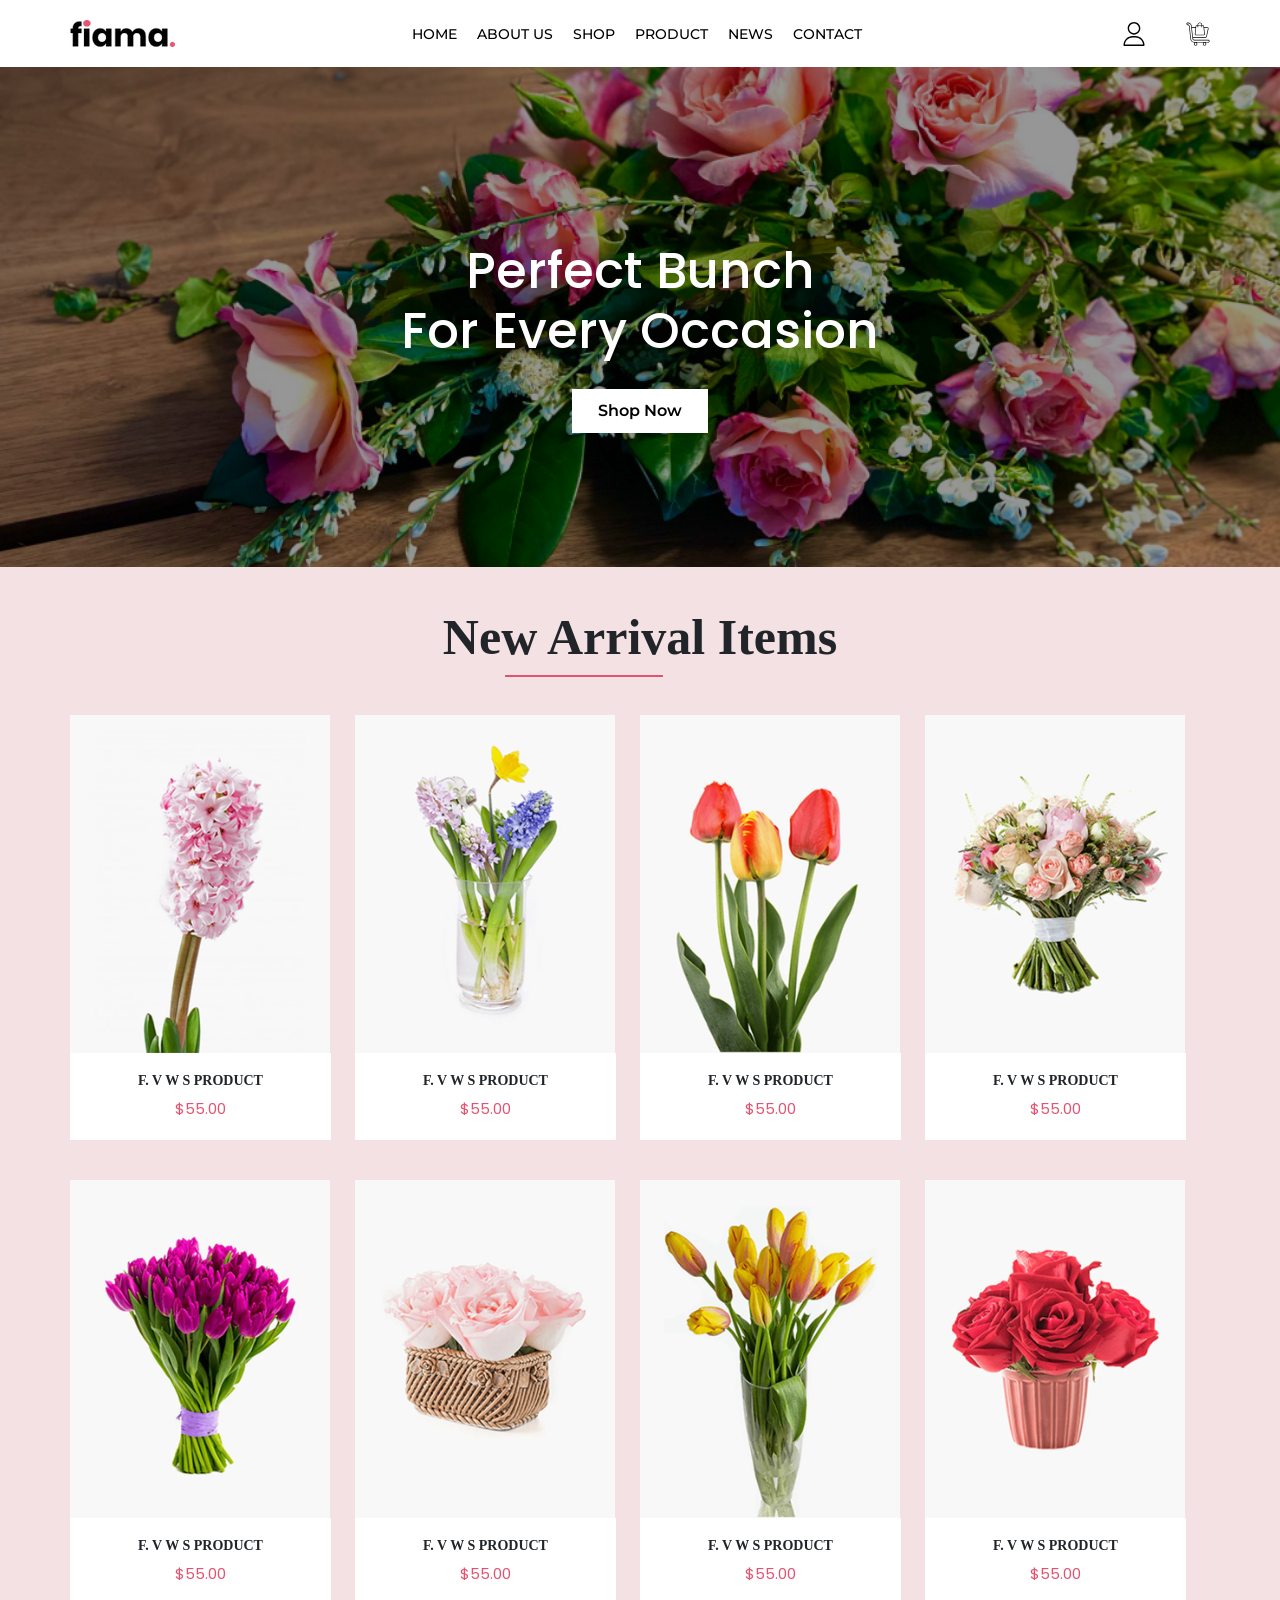
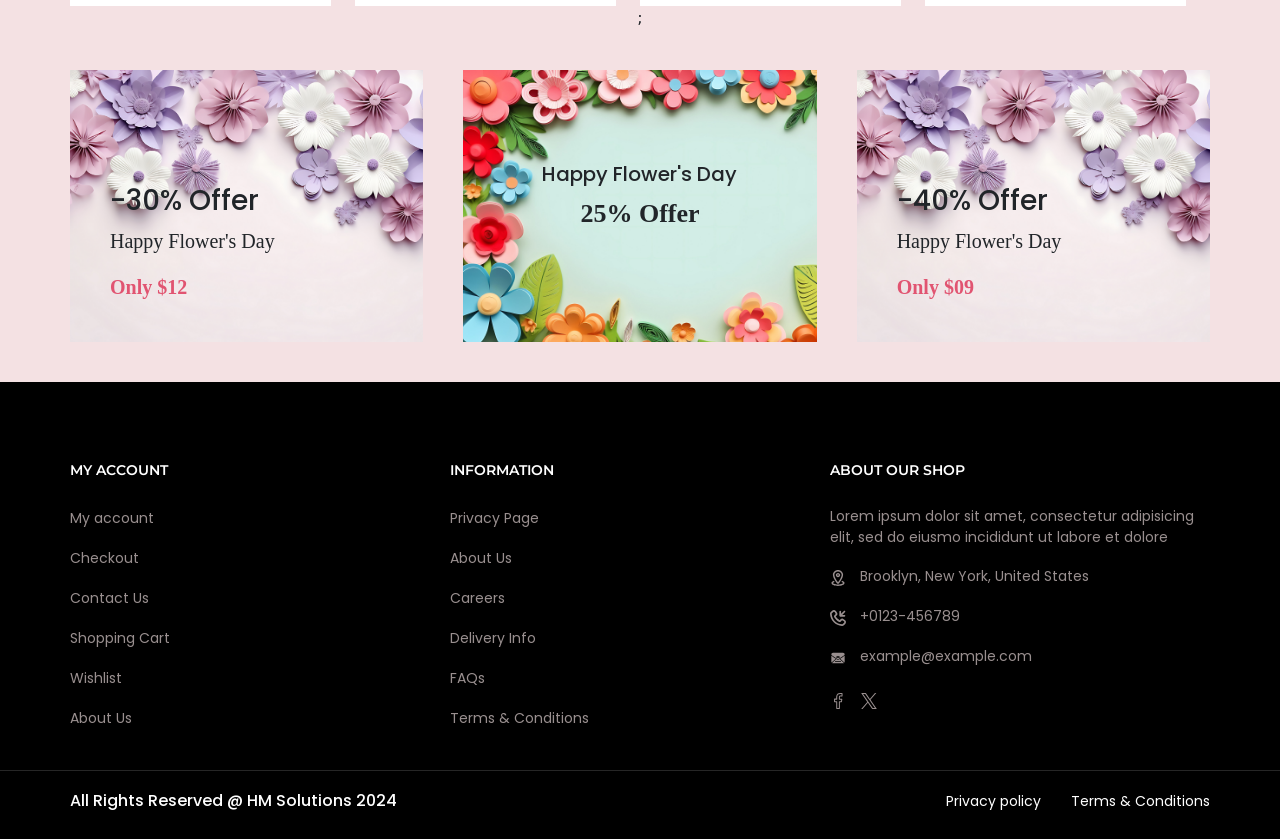
==== commit f28a8eae: "third section created and responsives" ====
--- a/index.html
+++ b/index.html
@@ -603,6 +603,32 @@
     </section>
 
     <!-- END SECOND SECTION -->
+
+
+     <!-- BEGIN THIRD SECTION -->
+
+     <section class="third-sec">
+      <div class="container">
+        <div class="col1">
+          <h3>-30% Offer</h3>
+          <p>Happy Flower's Day</p>
+          <span>Only $12</span>
+        </div>
+
+        <div class="col2">
+          <h4>Happy Flower's Day</h4>
+          <p>25% Offer</p>
+        </div>
+
+        <div class="col3">
+          <h3>-40% Offer</h3>
+          <p>Happy Flower's Day</p>
+          <span>Only $09</span>
+        </div>
+      </div>
+    </section>
+
+    <!-- END THIRD SECTION -->
 
 
      <!-- BEGIN FOOTER -->
--- a/assets/css/style.css
+++ b/assets/css/style.css
@@ -1087,6 +1087,205 @@
 
 
 
+/* BEGIN THIRD SECTION */
+
+.third-sec {
+  background-color: #ebc6ca87;
+}
+
+.third-sec .container {
+  display: flex;
+  justify-content: space-between;
+  padding: 0px 0px 40px 0px;
+  gap: 40px;
+}
+
+.third-sec .col1 {
+  width: 33.33%;
+  height: 272px;
+  padding: 40px;
+  background: url("/assets/images/jpg/flowers\ day.jpg");
+  background-size: cover;
+  background-repeat: no-repeat;
+  display: flex;
+  flex-direction: column;
+  justify-content: end;
+  transition: all 2s ease;
+}
+
+.third-sec .col1:hover {
+  scale: 1.1;
+}
+
+.third-sec .col1 h3 {
+  font-size: 40px;
+  font-family: poppins;
+}
+
+.third-sec .col1 p {
+  font-size: 20px;
+  font-family: monteserrat;
+}
+
+.third-sec .col1 span {
+  font-size: 20px;
+  font-family: monteserrat;
+  font-weight: 600;
+  color: #e15471;
+}
+
+.third-sec .col2 {
+  width: 33.33%;
+  height: 272px;
+  padding: 40px;
+  background: url("/assets/images/jpg/flowers\ day\ 1.jpg");
+  background-size: cover;
+  background-repeat: no-repeat;
+  display: flex;
+  flex-direction: column;
+  align-items: center;
+  justify-content: center;
+  transition: all 2s ease;
+}
+
+.third-sec .col2:hover {
+  scale: 1.1;
+}
+
+.third-sec .col2 h4 {
+  font-size: 20px;
+  font-family: poppins;
+}
+
+.third-sec .col2 p {
+  font-size: 40px;
+  font-family: monteserrat;
+  font-weight: 600;
+}
+
+.third-sec .col3 {
+  width: 33.33%;
+  height: 272px;
+  padding: 40px;
+  background: url("/assets/images/jpg/flowers\ day.jpg");
+  background-size: cover;
+  background-repeat: no-repeat;
+  display: flex;
+  flex-direction: column;
+  justify-content: end;
+  transition: all 2s ease;
+}
+
+.third-sec .col3:hover {
+  scale: 1.1;
+}
+
+.third-sec .col3 h3 {
+  font-size: 40px;
+  font-family: poppins;
+}
+
+.third-sec .col3 p {
+  font-size: 20px;
+  font-family: monteserrat;
+}
+
+.third-sec .col3 span {
+  font-size: 20px;
+  font-family: monteserrat;
+  font-weight: 600;
+  color: #e15471;
+}
+
+/* FOR 1366 */
+
+@media (max-width: 1366px) {
+  .third-sec .col1 h3 {
+    font-size: 28px;
+  }
+
+  .third-sec .col2 h4 {
+    font-size: 20px;
+  }
+
+  .third-sec .col2 p {
+    font-size: 26px;
+  }
+
+  .third-sec .col3 h3 {
+    font-size: 28px;
+  }
+}
+
+/* FOR 1199 */
+
+@media (max-width: 1199px) {
+  .third-sec .col1 h3 {
+    font-size: 24px;
+    font-weight: 600;
+  }
+
+  .third-sec .col2 h4 {
+    font-size: 20px;
+    font-family: 500;
+  }
+
+  .third-sec .col2 p {
+    font-size: 26px;
+  }
+
+  .third-sec .col3 h3 {
+    font-size: 24px;
+    font-weight: 600;
+  }
+}
+
+/* FOR 767 */
+
+@media (max-width: 1199px) {
+  .third-sec .container {
+    display: flex;
+    flex-direction: column;
+  }
+
+  .third-sec .col1 {
+    width: 100%;
+  }
+
+  .third-sec .col1 h3 {
+    font-size: 30px;
+    font-weight: 600;
+  }
+
+  .third-sec .col2 {
+    width: 100%;
+  }
+
+  .third-sec .col3 {
+    width: 100%;
+  }
+
+  .third-sec .col3 h3 {
+    font-size: 30px;
+    font-weight: 600;
+  }
+}
+
+/* FOR 575 */
+
+@media (max-width: 575px) {
+  .third-sec .container {
+    padding: 20px;
+    display: flex;
+    flex-direction: column;
+  }
+}
+
+/* END THIRD SECTION */
+
+
+
+
 
 /* BEGIN FOOTER */
 
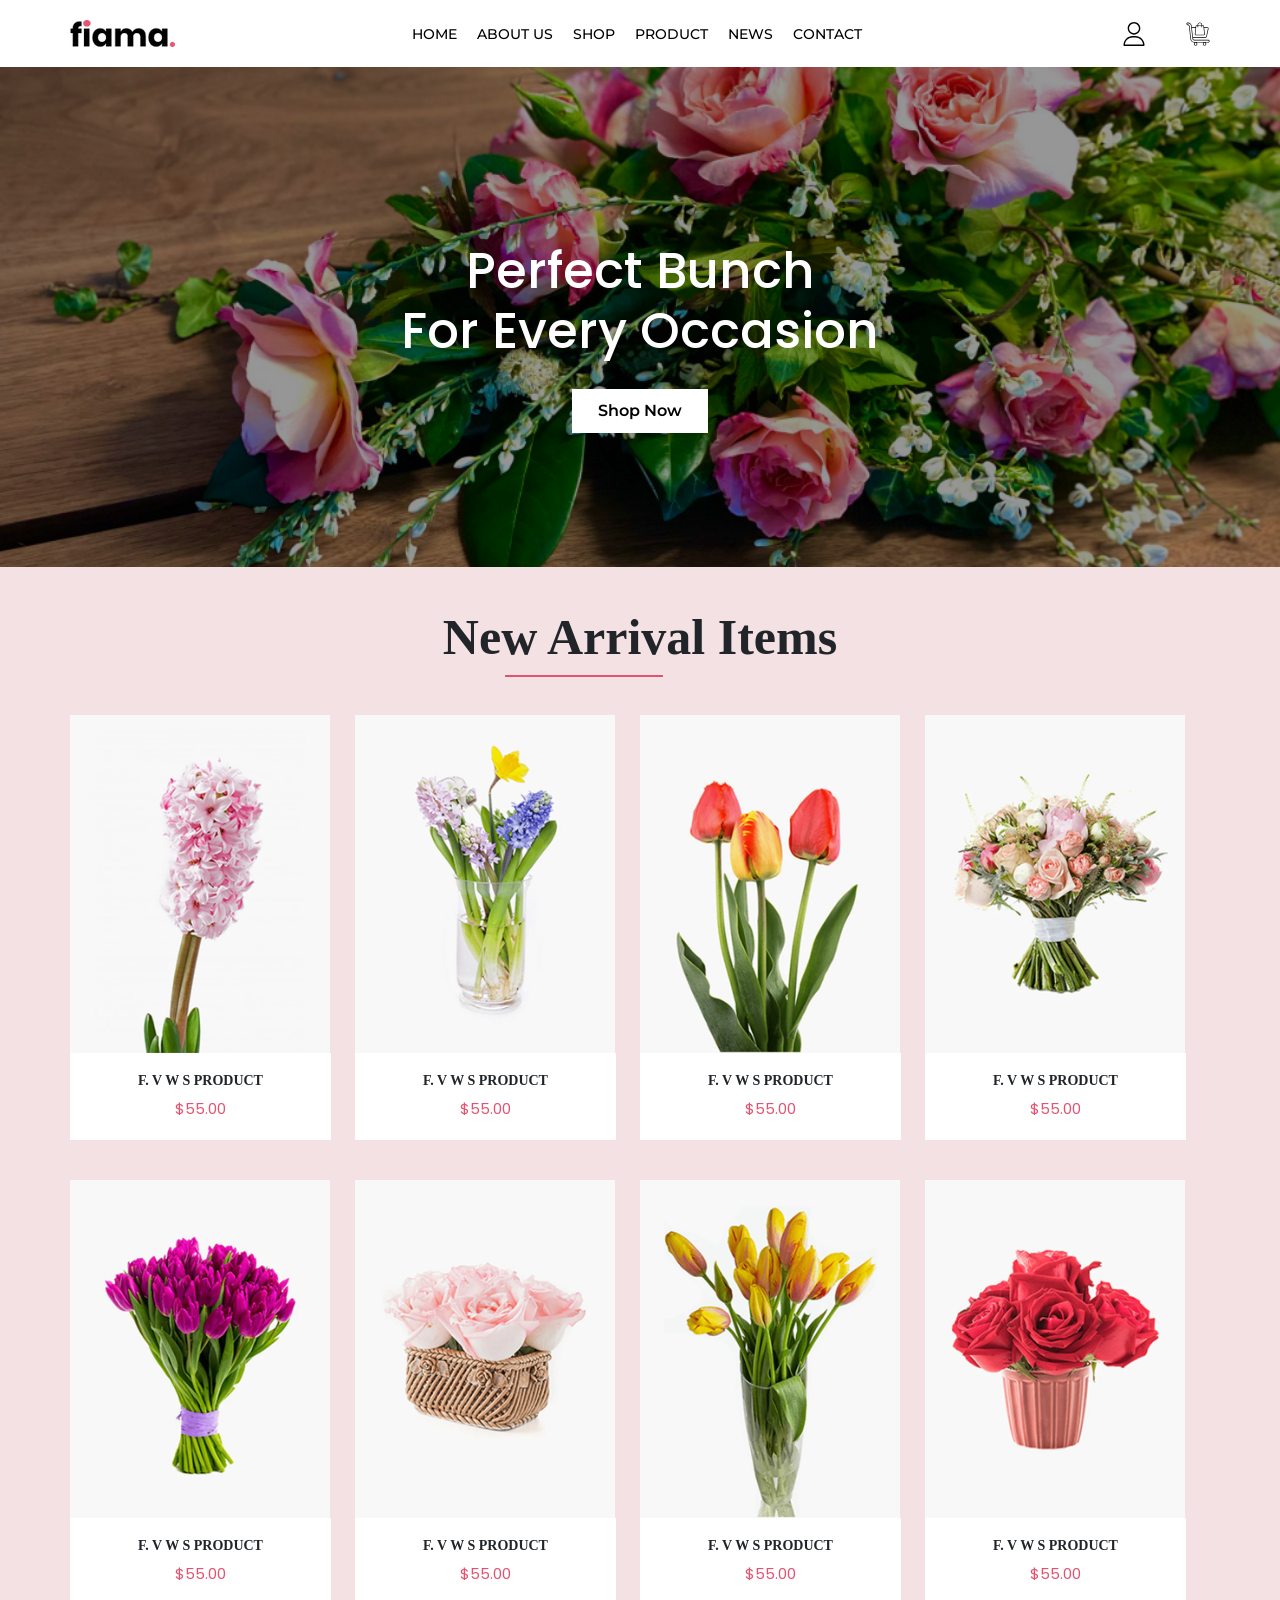
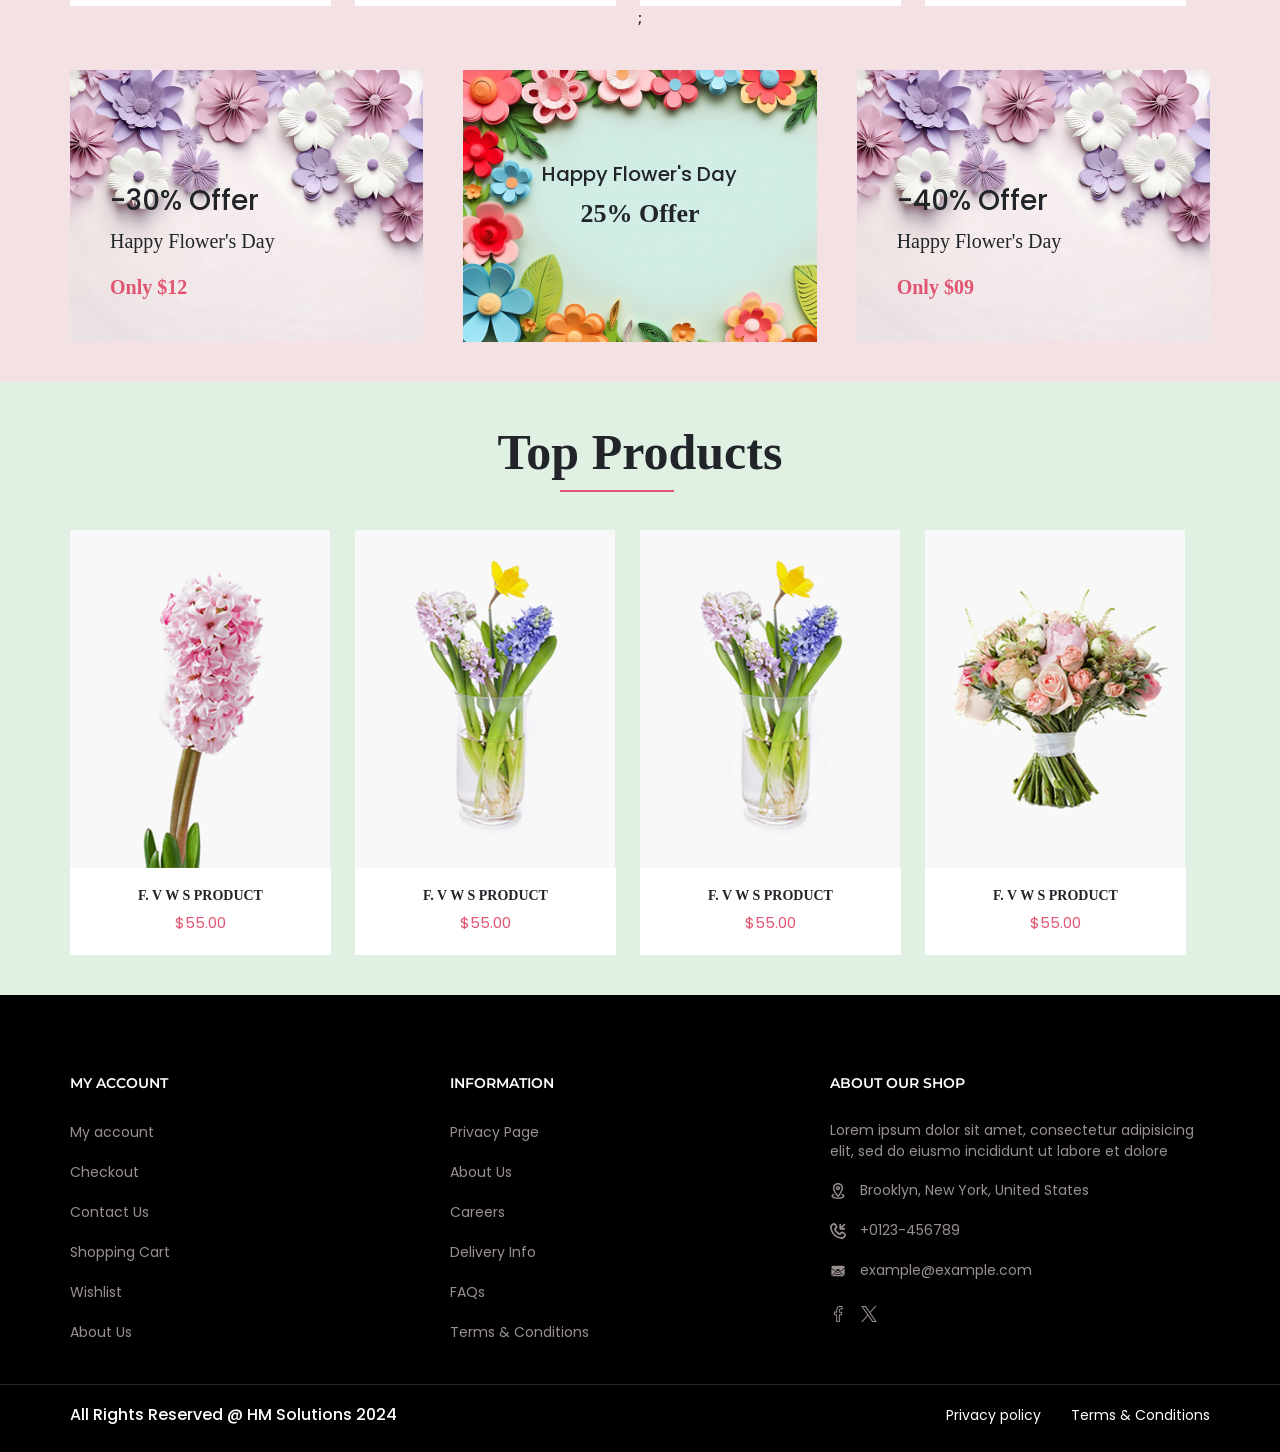
==== commit 2c6e0c24: "Top products section created with respinsives" ====
--- a/index.html
+++ b/index.html
@@ -629,6 +629,210 @@
     </section>
 
     <!-- END THIRD SECTION -->
+
+
+     <!-- BEGIN FOURTH SECTION -->
+
+     <section class="fourth-sec">
+      <div class="container">
+        <h2>Top Products</h2>
+
+        <div class="products">
+          <div class="row">
+            <!-- FIRST PRODUCT -->
+
+            <div class="imagebox">
+              <div class="image">
+                <img src="/assets/images/webp/flower1.webp" alt="" />
+
+                <div class="functions">
+                  <ul>
+                    <li>
+                      <a href="http://127.0.0.1:5500/assets/pages/singleproduct.html"
+                        ><img
+                          src="/assets/images/svg/view.svg"
+                          alt=""
+                          class="view"
+                      /></a>
+                    </li>
+
+                    <li>
+                      <a href="#"
+                        ><img
+                          src="/assets/images/svg/cart.svg"
+                          alt=""
+                          class="cart"
+                      /></a>
+                    </li>
+
+                    <li>
+                      <a href="#"
+                        ><img
+                          src="/assets/images/svg/wishlist.svg"
+                          alt=""
+                          class="cart"
+                      /></a>
+                    </li>
+                  </ul>
+                </div>
+              </div>
+
+              <div class="content">
+                <h3>F. V W S PRODUCT</h3>
+                <span>$55.00</span>
+                <button class="add-to-cart"><a href="#">Add to Cart</a></button>
+              </div>
+            </div>
+
+            <!-- FIRST PRODUCT END -->
+
+            <!-- SECOND PRODUCT -->
+
+            <div class="imagebox">
+              <div class="image">
+                <img src="/assets/images/webp/flower2.webp" alt="" />
+
+                <div class="functions">
+                  <ul>
+                    <li>
+                      <a href="http://127.0.0.1:5500/assets/pages/singleproduct.html"
+                        ><img
+                          src="/assets/images/svg/view.svg"
+                          alt=""
+                          class="view"
+                      /></a>
+                    </li>
+
+                    <li>
+                      <a href="#"
+                        ><img
+                          src="/assets/images/svg/cart.svg"
+                          alt=""
+                          class="cart"
+                      /></a>
+                    </li>
+
+                    <li>
+                      <a href="#"
+                        ><img
+                          src="/assets/images/svg/wishlist.svg"
+                          alt=""
+                          class="cart"
+                      /></a>
+                    </li>
+                  </ul>
+                </div>
+              </div>
+
+              <div class="content">
+                <h3>F. V W S PRODUCT</h3>
+                <span>$55.00</span>
+                <button class="add-to-cart"><a href="#">Add to Cart</a></button>
+              </div>
+            </div>
+
+            <!-- SECOND PRODUCT END -->
+
+            <!-- THIRD PRODUCT -->
+
+            <div class="imagebox">
+              <div class="image">
+                <img src="/assets/images/webp/flower2.webp" alt="" />
+
+                <div class="functions">
+                  <ul>
+                    <li>
+                      <a href="http://127.0.0.1:5500/assets/pages/singleproduct.html"
+                        ><img
+                          src="/assets/images/svg/view.svg"
+                          alt=""
+                          class="view"
+                      /></a>
+                    </li>
+
+                    <li>
+                      <a href="#"
+                        ><img
+                          src="/assets/images/svg/cart.svg"
+                          alt=""
+                          class="cart"
+                      /></a>
+                    </li>
+
+                    <li>
+                      <a href="#"
+                        ><img
+                          src="/assets/images/svg/wishlist.svg"
+                          alt=""
+                          class="cart"
+                      /></a>
+                    </li>
+                  </ul>
+                </div>
+              </div>
+
+              <div class="content">
+                <h3>F. V W S PRODUCT</h3>
+                <span>$55.00</span>
+                <button class="add-to-cart"><a href="#">Add to Cart</a></button>
+              </div>
+            </div>
+
+            <!-- THIRD PRODUCT END -->
+
+            <!-- FOURTH PRODUCT -->
+
+            <div class="imagebox">
+              <div class="image">
+                <img src="/assets/images/webp/flower4.webp" alt="" />
+
+                <div class="functions">
+                  <ul>
+                    <li>
+                      <a href="http://127.0.0.1:5500/assets/pages/singleproduct.html"
+                        ><img
+                          src="/assets/images/svg/view.svg"
+                          alt=""
+                          class="view"
+                      /></a>
+                    </li>
+
+                    <li>
+                      <a href="#"
+                        ><img
+                          src="/assets/images/svg/cart.svg"
+                          alt=""
+                          class="cart"
+                      /></a>
+                    </li>
+
+                    <li>
+                      <a href="#"
+                        ><img
+                          src="/assets/images/svg/wishlist.svg"
+                          alt=""
+                          class="cart"
+                      /></a>
+                    </li>
+                  </ul>
+                </div>
+              </div>
+
+              <div class="content">
+                <h3>F. V W S PRODUCT</h3>
+                <span>$55.00</span>
+                <button class="add-to-cart"><a href="#">Add to Cart</a></button>
+              </div>
+            </div>
+
+            <!-- FOURTH PRODUCT END -->
+          </div>
+        </div>
+      </div>
+    </section>
+
+    <!-- END FOURTH SECTION -->
+
 
 
      <!-- BEGIN FOOTER -->
--- a/assets/css/style.css
+++ b/assets/css/style.css
@@ -1284,6 +1284,454 @@
 /* END THIRD SECTION */
 
 
+/* BEGIN FOURTH SECTION */
+
+.fourth-sec {
+  background-color: #e0f0e3;
+}
+
+.fourth-sec .container {
+  padding: 40px 0px 40px 0px;
+  display: flex;
+  flex-direction: column;
+  justify-content: space-between;
+  align-items: center;
+}
+
+.fourth-sec .container h2 {
+  font-size: 50px;
+  font-family: monteserrat;
+  font-weight: 600;
+  position: relative;
+}
+
+.fourth-sec .container h2::after {
+  content: "";
+  background-color: #e15471;
+  width: 40%;
+  height: 2px;
+  position: absolute;
+  bottom: -10px;
+  left: 62px;
+}
+
+.fourth-sec .container .products {
+  width: 100%;
+  display: flex;
+  padding-top: 40px;
+}
+
+.fourth-sec .container .row {
+  display: flex;
+  width: 100%;
+}
+
+.fourth-sec .container .row .imagebox {
+  display: flex;
+  flex-direction: column;
+  align-items: center;
+  width: 25%;
+}
+
+.fourth-sec .container .row .imagebox .image {
+  position: relative;
+  width: 100%;
+}
+
+.fourth-sec .container .row .imagebox .functions ul {
+  display: flex;
+  background-color: white;
+  padding: 0px 10px 0px 10px;
+  list-style-type: none;
+  width: 50%;
+  gap: 20px;
+  justify-content: center;
+  align-items: center;
+  height: 40px;
+  opacity: 0;
+  position: absolute;
+  top: 50%;
+  left: 25%;
+  transform: translateY(5px);
+  transition: transform 0.4s ease-in;
+}
+
+.fourth-sec .container .row .imagebox:hover .functions ul {
+  opacity: 1;
+  transform: translateY(-5px);
+  height: 40px;
+  transition: all 0.4s ease-out;
+}
+
+.fourth-sec .container .row .imagebox .functions ul img {
+  width: 30px;
+  border-right: 1px solid black;
+  padding-right: 10px;
+}
+
+.fourth-sec .container .row .imagebox img {
+  width: 100%;
+}
+
+.fourth-sec .container .row .content {
+  display: flex;
+  flex-direction: column;
+  align-items: center;
+  padding-top: 20px;
+  padding-bottom: 20px;
+  width: 100%;
+  background-color: white;
+}
+
+.fourth-sec .container .row .content h3 {
+  font-size: 14px;
+  font-family: Monteserrat;
+  font-weight: 600;
+}
+
+.fourth-sec .container .row .content span {
+  font-size: 15px;
+  font-family: poppins;
+  color: #e15471;
+}
+
+.fourth-sec .add-to-cart {
+  display: none;
+}
+
+/* FOR 1366 */
+
+@media (max-width: 1366px) {
+  .fourth-sec .container .row .imagebox img {
+    width: 260px;
+  }
+
+  .fourth-sec .container .row .imagebox .functions ul {
+    display: flex;
+    background-color: white;
+    padding: 0px 10px 0px 10px;
+    list-style-type: none;
+    width: 70%;
+    gap: 20px;
+    justify-content: center;
+    align-items: center;
+    height: 40px;
+    opacity: 0;
+    position: absolute;
+    top: 50%;
+    left: 15%;
+    transform: translateY(5px);
+    transition: transform 0.4s ease-in;
+  }
+
+  .fourth-sec .container .row .imagebox:hover .functions ul {
+    opacity: 1;
+    transform: translateY(-5px);
+    height: 40px;
+    transition: all 0.4s ease-out;
+  }
+
+  .fourth-sec .container .row .imagebox .functions ul img {
+    width: 30px;
+    border-right: 1px solid black;
+    padding-right: 10px;
+  }
+}
+
+/* FOR 1199 */
+
+@media (max-width: 1199px) {
+  .fourth-sec .container .row .imagebox img {
+    width: 100%;
+  }
+}
+
+/* FOR 992 */
+
+@media (max-width: 991px) {
+  .fourth-sec .container {
+    padding: 20px;
+  }
+
+  .fourth-sec .container .row {
+    display: grid;
+    width: 100%;
+    grid-template-columns: auto auto;
+    gap: 20px;
+    justify-content: center;
+  }
+
+  .fourth-sec .container .row .imagebox {
+    display: flex;
+    flex-direction: column;
+    align-items: center;
+    width: 100%;
+    background-color: white;
+    box-shadow: rgba(149, 157, 165, 0.2) 0px 8px 24px;
+    padding: 0px;
+  }
+
+  .fourth-sec .container .row .imagebox img {
+    width: 320px;
+    object-fit: cover;
+  }
+
+  .fourth-sec .container .row .content h3 {
+    font-size: 22px;
+    font-family: Monteserrat;
+    font-weight: 600;
+  }
+
+  .fourth-sec .container .row .content span {
+    font-size: 20px;
+    font-family: poppins;
+  }
+
+  .fourth-sec .container .row .imagebox .functions ul {
+    display: flex;
+    background-color: white;
+    padding: 0px 10px 0px 10px;
+    list-style-type: none;
+    width: 84%;
+    gap: 20px;
+    justify-content: center;
+    align-items: center;
+    height: 30px;
+    opacity: 0;
+    position: absolute;
+    top: 50%;
+    left: 10%;
+    transform: translateY(5px);
+    transition: transform 0.4s ease-in;
+  }
+
+  .fourth-sec .container .row .imagebox:hover .functions ul {
+    opacity: 1;
+    transform: translateY(-5px);
+    height: 30px;
+    transition: all 0.4s ease-out;
+  }
+
+  .fourth-sec .container .row .imagebox .functions ul img {
+    width: 26px;
+    border-right: 1px solid black;
+    padding-right: 10px;
+  }
+}
+
+/* FOR 767 */
+
+@media (max-width: 767px) {
+  .fourth-sec .container .row {
+    display: grid;
+    width: 100%;
+    grid-template-columns: auto auto;
+    gap: 20px;
+    justify-content: center;
+  }
+
+  .fourth-sec .container h2 {
+    font-size: 30px;
+    font-family: monteserrat;
+    font-weight: 600;
+    position: relative;
+  }
+
+  .fourth-sec .functions {
+    display: none;
+  }
+
+  .fourth-sec .container .row .content h3 {
+    font-size: 16px;
+    font-family: Monteserrat;
+    font-weight: 600;
+  }
+
+  .fourth-sec .container .row .content span {
+    font-size: 16px;
+    font-family: poppins;
+  }
+
+  .fourth-sec .container .row .imagebox img {
+    width: 260px;
+  }
+
+  .fourth-sec button.add-to-cart {
+    display: block;
+    font-size: 10px;
+    border: 1px solid #e15471;
+    border-radius: 50px;
+    padding: 2px 8px 2px 8px;
+    background-color: #e15471;
+    margin-top: 6px;
+  }
+
+  .fourth-sec button.add-to-cart:hover {
+    background-color: black;
+    border: 1px solid black;
+  }
+
+  .fourth-sec button.add-to-cart:hover a {
+    color: black;
+  }
+
+  .fourth-sec button a {
+    text-decoration: none;
+    color: white;
+    font-size: 14px;
+    font-family: poppins;
+  }
+}
+
+/* FOR 576 */
+
+@media (max-width: 576px) {
+  .fourth-sec .container .row {
+    display: grid;
+    width: 100%;
+    grid-template-columns: auto auto;
+    gap: 20px;
+    justify-content: center;
+  }
+
+  .fourth-sec .container .products {
+    width: 100%;
+    display: flex;
+    padding: 0px;
+  }
+
+  .fourth-sec .container h2 {
+    margin-bottom: 20px;
+  }
+
+  .fourth-sec .container .products {
+    width: 100%;
+    display: flex;
+    /* padding-top: 40PX; */
+  }
+
+  .fourth-sec .container {
+    padding: 20px;
+  }
+
+  .fourth-sec .container .row {
+    display: grid;
+    grid-template-columns: auto auto;
+  }
+
+  .fourth-sec .container .row .imagebox {
+    display: flex;
+    flex-direction: column;
+    align-items: center;
+    width: 100%;
+  }
+
+  .fourth-sec .container .row .imagebox img {
+    width: 205px;
+    height: 220px;
+    object-fit: cover;
+  }
+
+  .fourth-sec .container .row .content h3 {
+    font-size: 16px;
+    font-family: Monteserrat;
+    font-weight: 600;
+  }
+
+  .fourth-sec .container .row .content span {
+    font-size: 15px;
+    font-family: poppins;
+  }
+
+  .fourth-sec .functions {
+    display: none;
+  }
+}
+
+@media (max-width: 500px) {
+  .fourth-sec .container .products {
+    width: 100%;
+    display: flex;
+    padding: 0px;
+  }
+
+  .fourth-sec .container h2 {
+    margin-bottom: 30px;
+  }
+
+  .fourth-sec .container .products {
+    width: 100%;
+    display: flex;
+    justify-content: center;
+  }
+
+  .fourth-sec .container {
+    padding: 20px;
+  }
+
+  .fourth-sec .container .row {
+    display: grid;
+    grid-template-columns: auto;
+  }
+
+  .fourth-sec .container .row .imagebox {
+    display: flex;
+    flex-direction: column;
+    align-items: center;
+    width: 100%;
+    padding: 0px;
+  }
+
+  .fourth-sec .container .row .imagebox img {
+    width: 300px;
+    height: 330px;
+    object-fit: cover;
+  }
+
+  .fourth-sec .container .row .content h3 {
+    font-size: 16px;
+    font-family: Monteserrat;
+    font-weight: 600;
+  }
+
+  .fourth-sec .container .row .content span {
+    font-size: 15px;
+    font-family: poppins;
+  }
+
+  .fourth-sec .functions {
+    display: none;
+  }
+
+  .fourth-sec button.add-to-cart {
+    display: block;
+    font-size: 10px;
+    border: 1px solid #e15471;
+    border-radius: 50px;
+    padding: 4px 12px 4px 12px;
+    background-color: transparent;
+    margin-top: 6px;
+  }
+
+  .fourth-sec button.add-to-cart:hover {
+    background-color: #e15471;
+    border: 1px solid #e15471;
+  }
+
+  .fourth-sec button.add-to-cart:hover a {
+    color: white;
+  }
+
+  .fourth-sec button a {
+    text-decoration: none;
+    color: black;
+    font-size: 14px;
+    font-family: poppins;
+  }
+}
+
+/* END FOURTH SECTION */
+
 
 
 
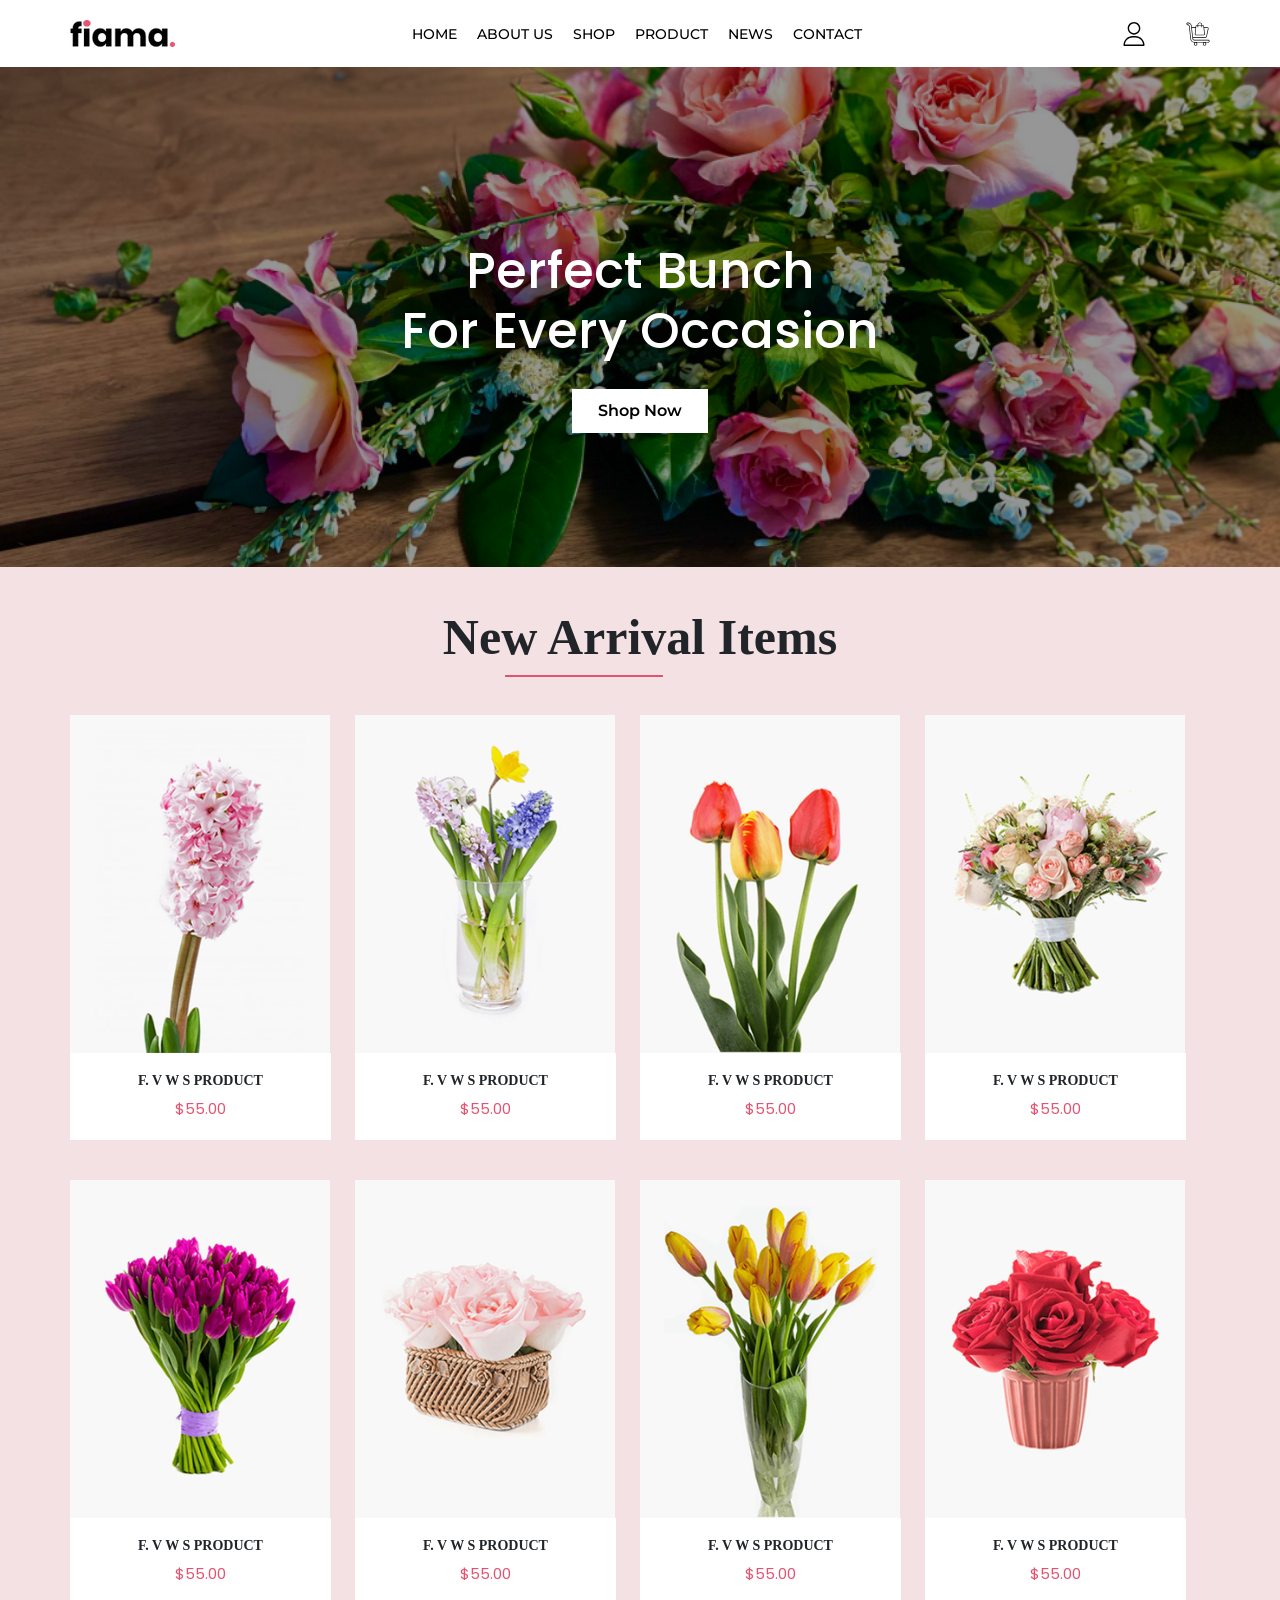
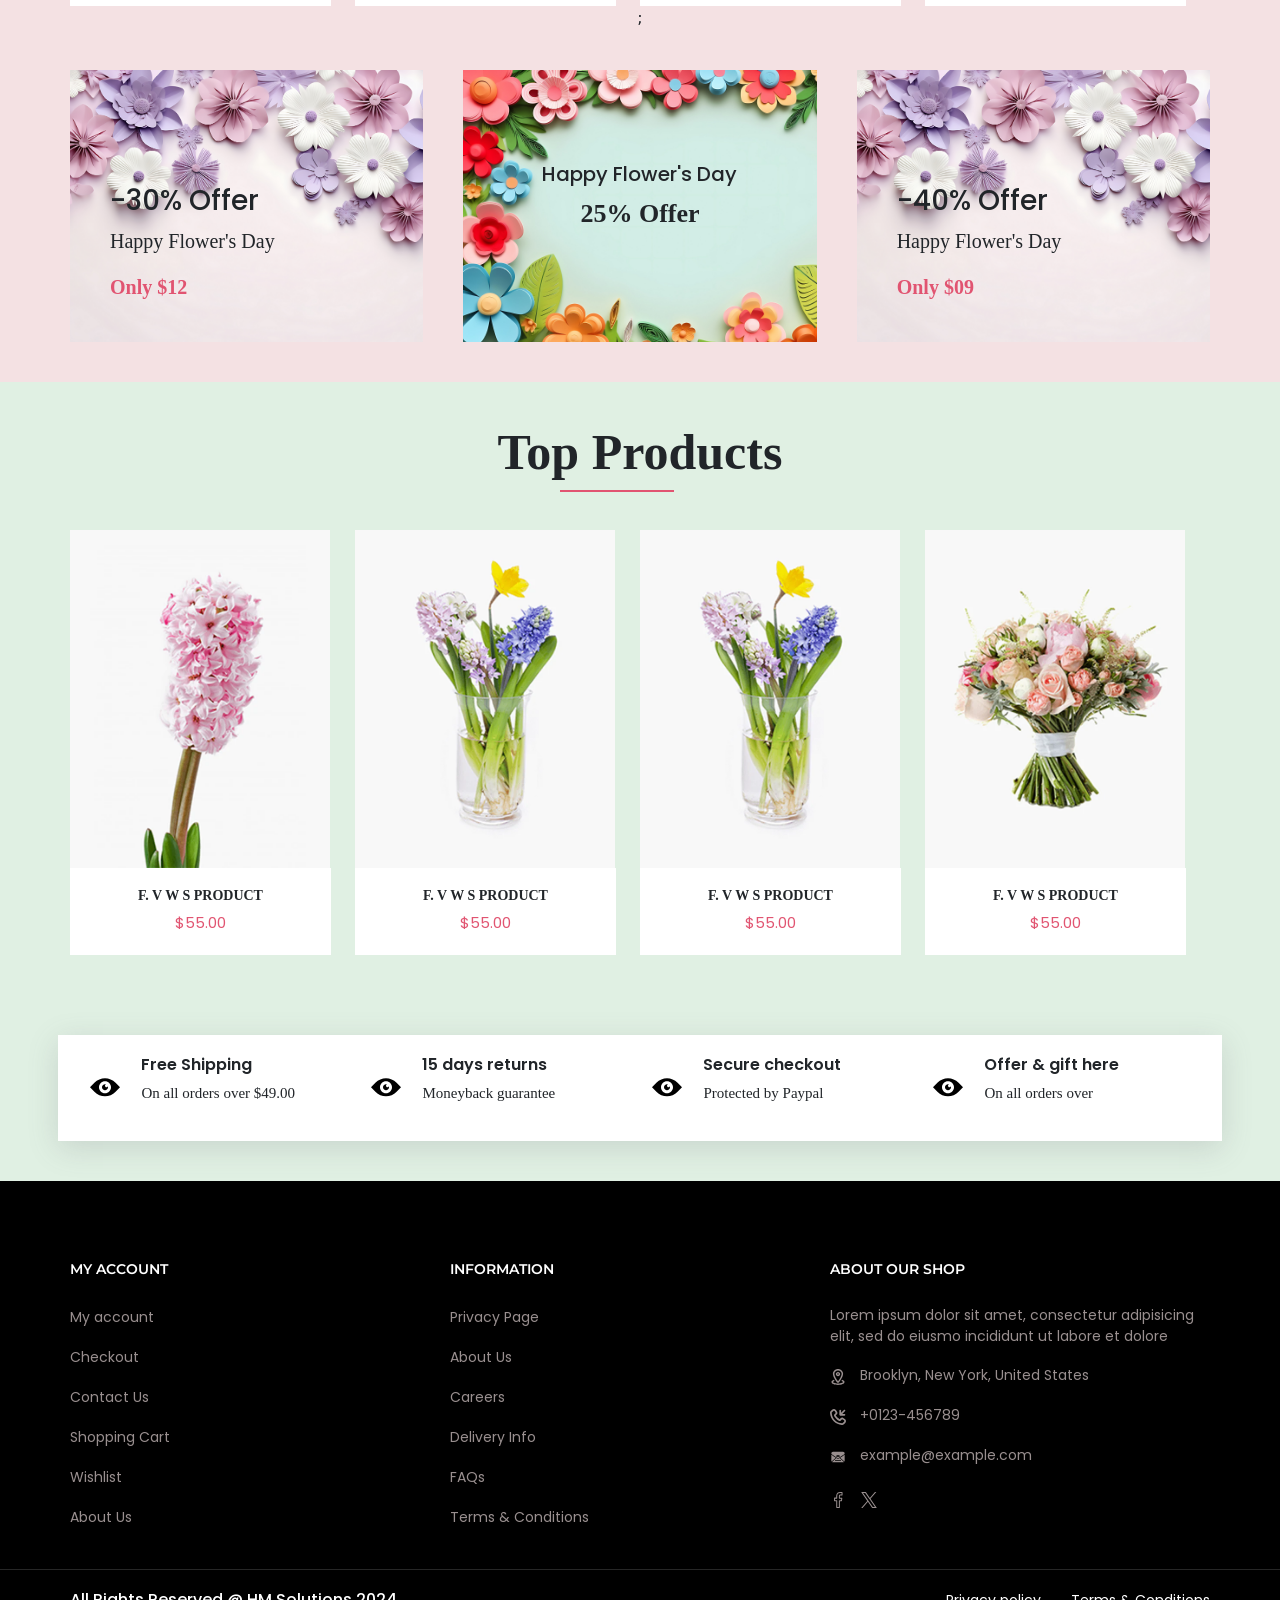
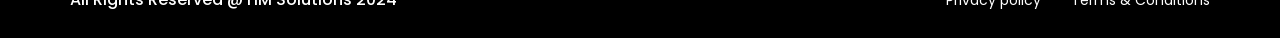
==== commit 71cd0513: "fifth section created" ====
--- a/index.html
+++ b/index.html
@@ -833,6 +833,65 @@
 
     <!-- END FOURTH SECTION -->
 
+    <section class="fifth-sec">
+      <div class="container">
+        <div class="row">
+          <!-- first icon box -->
+
+          <div class="iconbox">
+            <div class="icon">
+              <img src="/assets/images/svg/view.svg" alt="" />
+            </div>
+
+            <div class="content">
+              <h3>Free Shipping</h3>
+              <p>On all orders over $49.00</p>
+            </div>
+          </div>
+
+          <!-- Second iconbox -->
+
+          <div class="iconbox">
+            <div class="icon">
+              <img src="/assets/images/svg/view.svg" alt="" />
+            </div>
+
+            <div class="content">
+              <h3>15 days returns</h3>
+              <p>Moneyback guarantee</p>
+            </div>
+          </div>
+
+          <!-- Third iconbox -->
+
+          <div class="iconbox">
+            <div class="icon">
+              <img src="/assets/images/svg/view.svg" alt="" />
+            </div>
+
+            <div class="content">
+              <h3>Secure checkout</h3>
+              <p>Protected by Paypal</p>
+            </div>
+          </div>
+
+          <!-- Fourth iconbox -->
+
+          <div class="iconbox">
+            <div class="icon">
+              <img src="/assets/images/svg/view.svg" alt="" />
+            </div>
+
+            <div class="content">
+              <h3>Offer & gift here</h3>
+              <p>On all orders over</p>
+            </div>
+          </div>
+        </div>
+      </div>
+    </section>
+
+    <!-- END FIFTH SECTION -->
 
 
      <!-- BEGIN FOOTER -->
--- a/assets/css/style.css
+++ b/assets/css/style.css
@@ -1733,7 +1733,169 @@
 /* END FOURTH SECTION */
 
 
-
+/* BEGIN FIFTH SECTION */
+
+.fifth-sec {
+  background-color: #e0f0e3;
+}
+
+.fifth-sec .container {
+  padding: 40px 0px 40px 0px;
+}
+
+.fifth-sec .container .row {
+  background-color: white;
+  box-shadow: rgba(100, 100, 111, 0.2) 0px 7px 29px 0px;
+  display: flex;
+  padding: 20px;
+}
+
+.fifth-sec .iconbox {
+  display: flex;
+  width: 25%;
+  align-items: center;
+  justify-content: center;
+}
+
+.fifth-sec .iconbox .icon {
+  width: 30%;
+}
+
+.fifth-sec .iconbox .content {
+  width: 70%;
+}
+
+.fifth-sec .iconbox .content h3 {
+  font-size: 20px;
+  font-family: poppins;
+  font-family: 600;
+}
+
+.fifth-sec .iconbox .content P {
+  font-size: 16px;
+  font-family: monteserrat;
+  font-weight: 500;
+}
+.fifth-sec .iconbox img {
+  width: 40px;
+  height: 40px;
+}
+
+/* FOR 1366 */
+
+@media (max-width: 1366px) {
+  .fifth-sec .iconbox img {
+    width: 30px;
+    height: 30px;
+  }
+
+  .fifth-sec .iconbox .icon {
+    width: 20%;
+  }
+
+  .fifth-sec .iconbox .content {
+    width: 80%;
+  }
+
+  .fifth-sec .iconbox .content h3 {
+    font-size: 16px;
+    font-family: poppins;
+    font-weight: 600;
+  }
+
+  .fifth-sec .iconbox .content P {
+    font-size: 15px;
+    font-family: monteserrat;
+    font-weight: 500;
+  }
+}
+
+@media (max-width: 1199px) {
+  .fifth-sec .iconbox img {
+    width: 25px;
+    height: 25px;
+  }
+}
+
+@media (max-width: 991px) {
+  .fifth-sec .container {
+    padding: 20px;
+  }
+
+  .fifth-sec .container .row {
+    background-color: white;
+    box-shadow: rgba(100, 100, 111, 0.2) 0px 7px 29px 0px;
+    display: grid;
+    grid-template-columns: auto auto;
+    gap: 10px;
+    padding: 20px;
+  }
+
+  .fifth-sec .iconbox {
+    display: flex;
+    width: 100%;
+    align-items: center;
+    justify-content: center;
+  }
+}
+
+@media (max-width: 575px) {
+  .fifth-sec .container .row {
+    background-color: white;
+    box-shadow: rgba(100, 100, 111, 0.2) 0px 7px 29px 0px;
+    display: flex;
+    flex-direction: column;
+    justify-content: center;
+    gap: 10px;
+    padding: 20px;
+  }
+
+  .fifth-sec .iconbox {
+    display: flex;
+    width: 50%;
+    align-items: center;
+    justify-content: center;
+  }
+
+  .fifth-sec .iconbox .icon {
+    width: 20%;
+  }
+
+  .fifth-sec .iconbox .content {
+    width: 80%;
+  }
+}
+
+@media (max-width: 414px) {
+  .fifth-sec .iconbox {
+    display: flex;
+    width: 80%;
+    align-items: center;
+    justify-content: center;
+    padding: 12px;
+  }
+
+  .fifth-sec .iconbox img {
+    width: 35px;
+    height: 35px;
+  }
+
+  .fifth-sec .iconbox .icon {
+    width: 30%;
+  }
+
+  .fifth-sec .iconbox .content {
+    width: 70%;
+  }
+
+  .fifth-sec .iconbox .content h3 {
+    font-size: 18px;
+    font-family: poppins;
+    font-weight: 600;
+  }
+}
+
+/* END FIFTH SECTION */
 
 /* BEGIN FOOTER */
 
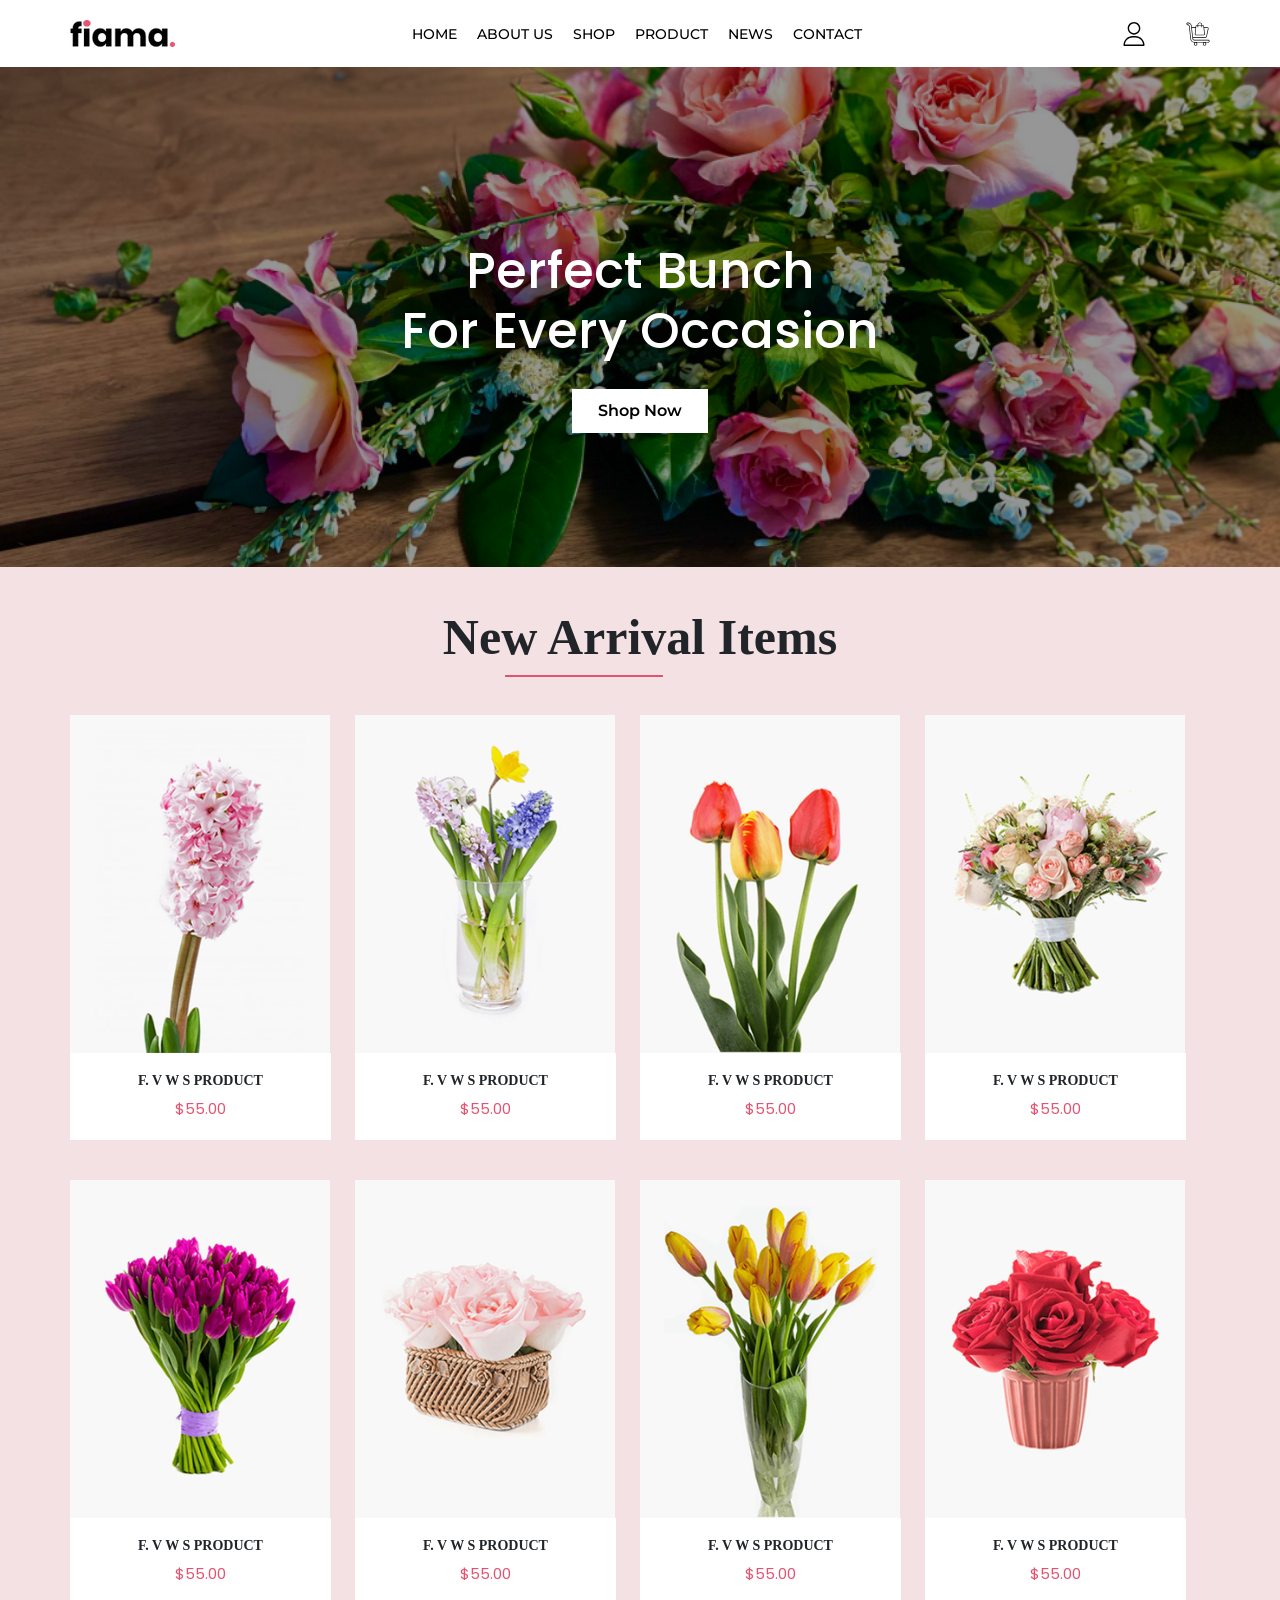
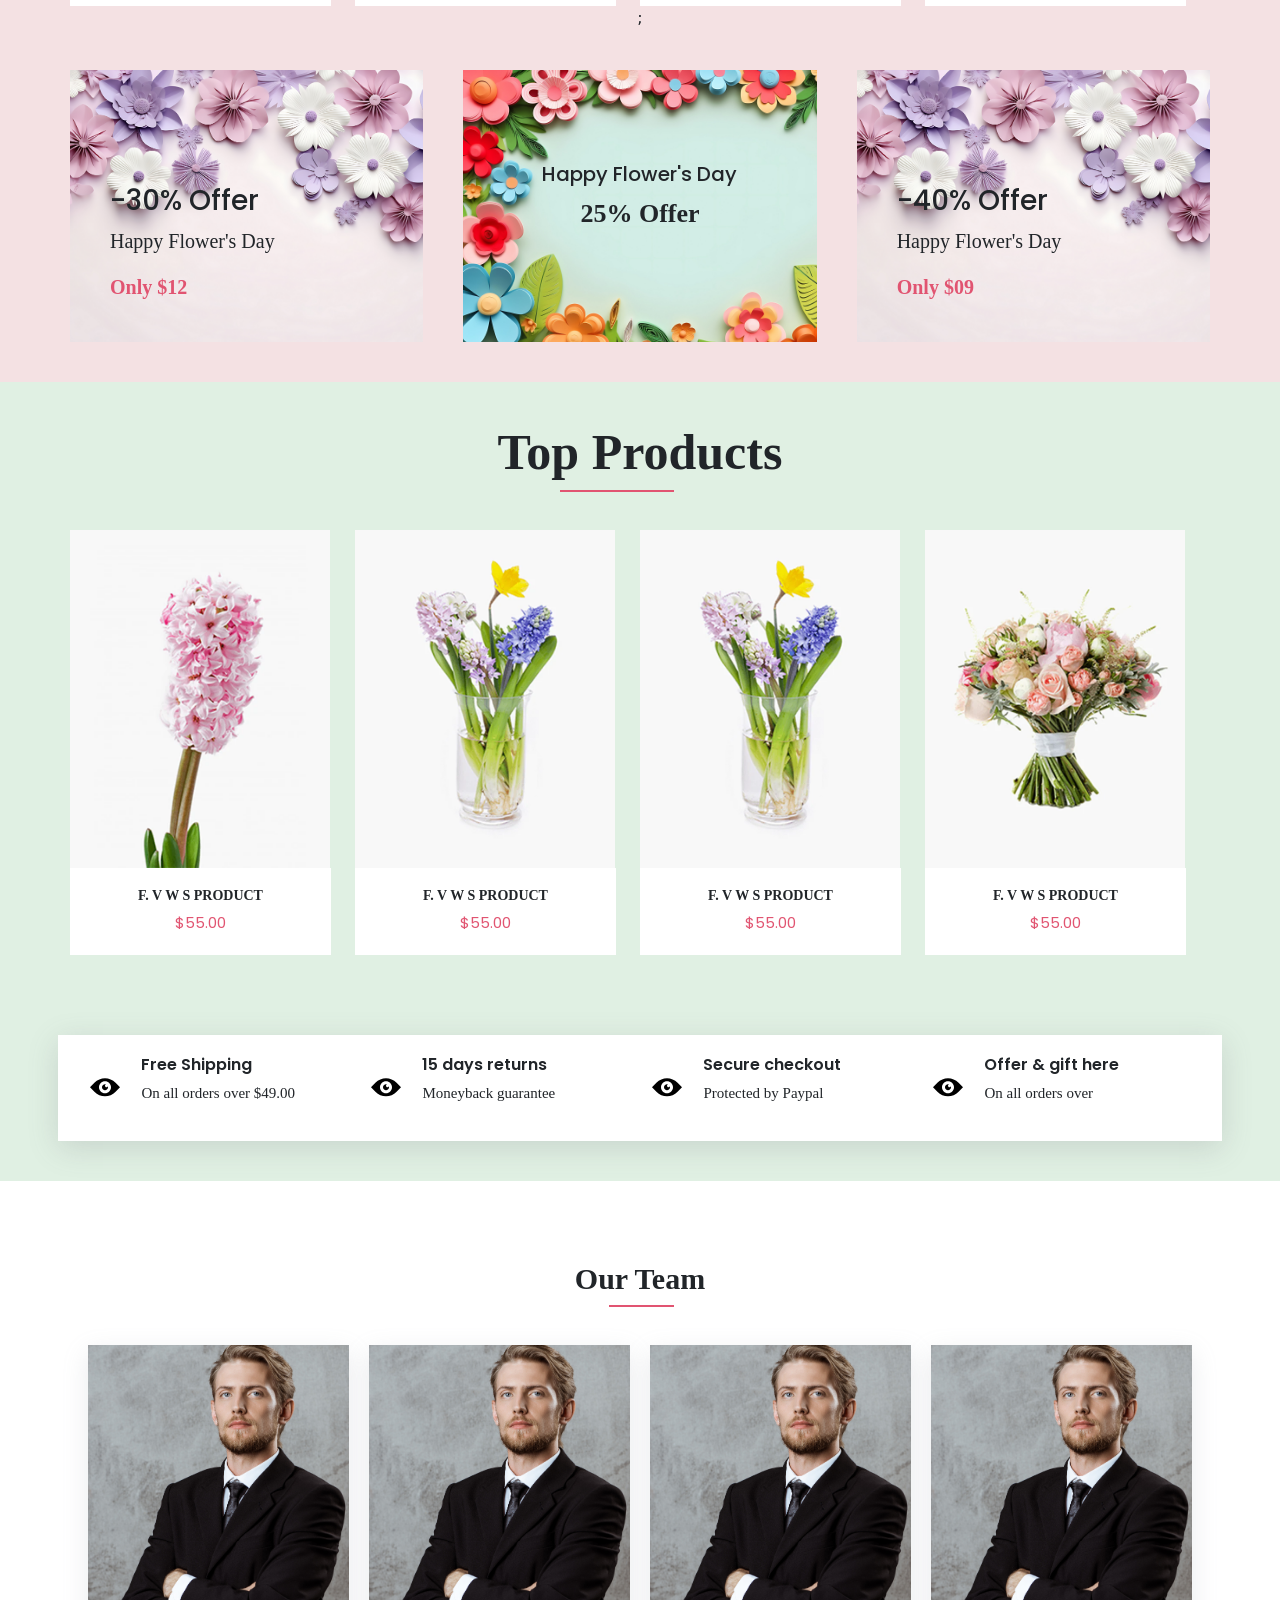
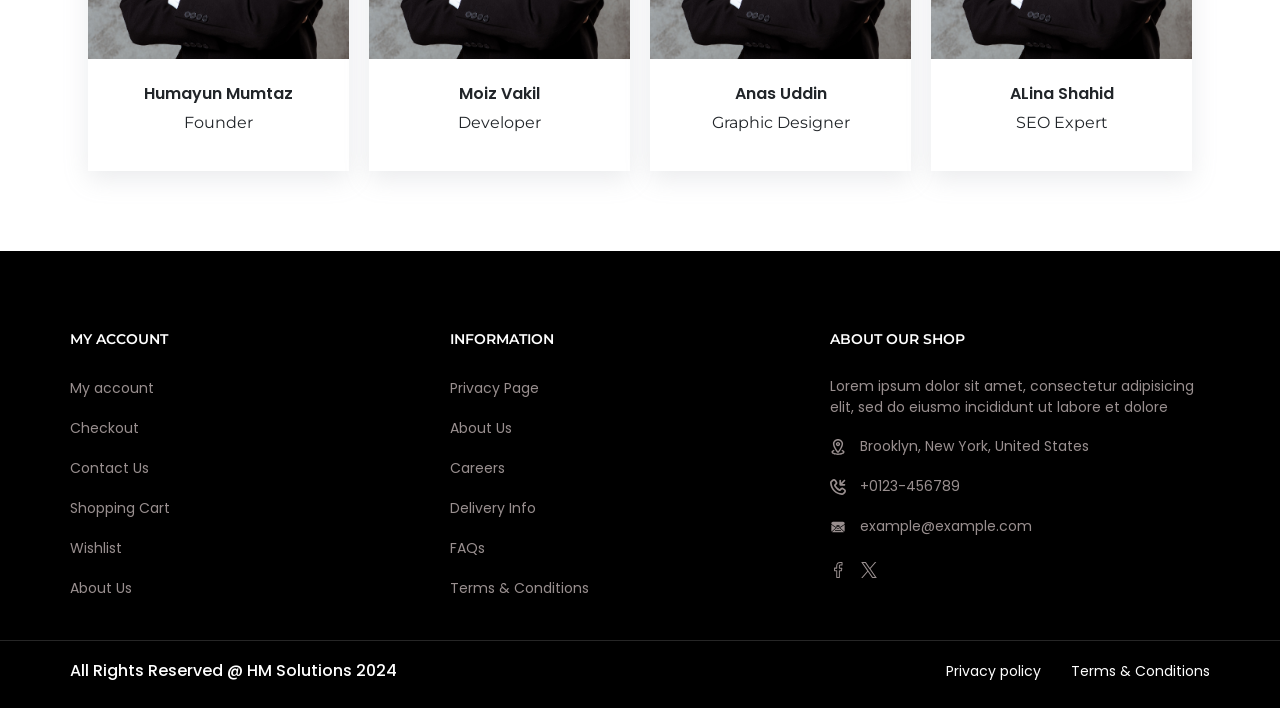
==== commit eb97f5d8: "Our team section created with responsives" ====
--- a/index.html
+++ b/index.html
@@ -892,6 +892,63 @@
     </section>
 
     <!-- END FIFTH SECTION -->
+
+
+    <!-- BEGIN SEVENTH SECTION -->
+
+    <section class="seven-sec">
+      <div class="container">
+        <h2>Our Team</h2>
+
+        <div class="row">
+          <!-- First Image Box -->
+
+          <div class="imagebox">
+            <img src="/assets/images/jpg/team-member-1.jpg" alt="" />
+
+            <div class="content">
+              <h4>Humayun Mumtaz</h4>
+              <p>Founder</p>
+            </div>
+          </div>
+
+          <!-- Second Image Box -->
+
+          <div class="imagebox">
+            <img src="/assets/images/jpg/team-member-1.jpg" alt="" />
+
+            <div class="content">
+              <h4>Moiz Vakil</h4>
+              <p>Developer</p>
+            </div>
+          </div>
+
+          <!-- Third Image Box -->
+
+          <div class="imagebox">
+            <img src="/assets/images/jpg/team-member-1.jpg" alt="" />
+
+            <div class="content">
+              <h4>Anas Uddin</h4>
+              <p>Graphic Designer</p>
+            </div>
+          </div>
+
+          <!-- Fourth Image Box -->
+
+          <div class="imagebox">
+            <img src="/assets/images/jpg/team-member-1.jpg" alt="" />
+
+            <div class="content">
+              <h4>ALina Shahid</h4>
+              <p>SEO Expert</p>
+            </div>
+          </div>
+        </div>
+      </div>
+    </section>
+
+    <!-- END SEVENTH SECTION -->
 
 
      <!-- BEGIN FOOTER -->
--- a/assets/css/style.css
+++ b/assets/css/style.css
@@ -1897,6 +1897,160 @@
 
 /* END FIFTH SECTION */
 
+
+
+
+/* BEGIN SIXTH SECTION  */
+
+.seven-sec .container {
+  padding: 80px 0px 80px 0px;
+  display: flex;
+  flex-direction: column;
+  justify-content: center;
+  align-items: center;
+}
+
+.seven-sec .container h2 {
+  font-size: 30px;
+  font-family: monteserrat;
+  font-weight: 600;
+  position: relative;
+}
+
+.seven-sec .container h2::after {
+  content: "";
+  background-color: #e15471;
+  width: 50%;
+  height: 2px;
+  position: absolute;
+  bottom: -10px;
+  left: 34px;
+}
+
+.seven-sec .container .row {
+  padding-top: 40px;
+  display: grid;
+  grid-template-columns: auto auto auto auto;
+  gap: 20px;
+}
+
+.seven-sec .imagebox {
+  box-shadow: rgba(149, 157, 165, 0.2) 0px 8px 24px;
+  background-color: white;
+  padding: 0px;
+  transition: all 0.4s ease;
+}
+
+.seven-sec .imagebox:hover {
+  box-shadow: rgba(0, 0, 0, 0.35) 0px 5px 15px;
+}
+
+.seven-sec .imagebox img {
+  width: 314px;
+  height: 343px;
+  object-fit: cover;
+}
+
+.seven-sec .content {
+  padding: 25px 15px 20px 15px;
+  display: flex;
+  flex-direction: column;
+  align-items: center;
+}
+
+.seven-sec .container h4 {
+  font-size: 18px;
+  font-family: "Poppins";
+  font-weight: 600;
+}
+
+.seven-sec .content p {
+  font-size: 18px;
+  font-weight: 400;
+  font-family: "Montserrat";
+}
+
+/* FOR 1366 */
+
+@media (max-width: 1366px) {
+  .seven-sec .imagebox img {
+    width: 261px;
+    height: 314px;
+    object-fit: cover;
+  }
+
+  .seven-sec .container h4 {
+    font-size: 16px;
+    font-family: "Poppins";
+    font-weight: 600;
+  }
+
+  .seven-sec .content p {
+    font-size: 16px;
+    font-weight: 400;
+    font-family: "Montserrat";
+  }
+}
+
+@media (max-width: 1199px) {
+  .seven-sec .imagebox img {
+    width: 230px;
+    height: 290px;
+    object-fit: cover;
+  }
+}
+
+@media (max-width: 991px) {
+  .seven-sec .container .row {
+    padding-top: 40px;
+    display: grid;
+    grid-template-columns: auto auto;
+    gap: 20px;
+  }
+
+  .seven-sec .imagebox img {
+    width: 339px;
+    height: 333px;
+    object-fit: cover;
+  }
+}
+
+@media (max-width: 767px) {
+  .seven-sec .container .row {
+    padding-top: 40px;
+    display: grid;
+    grid-template-columns: auto auto;
+    gap: 20px;
+  }
+
+  .seven-sec .imagebox img {
+    width: 239px;
+    height: 256px;
+    object-fit: cover;
+  }
+}
+
+/* FOR 500 */
+
+@media (max-width: 500px) {
+  .seven-sec .container .row {
+    padding-top: 40px;
+    display: grid;
+    grid-template-columns: auto;
+    gap: 20px;
+  }
+
+  .seven-sec .imagebox img {
+    width: 300px;
+    height: 330px;
+    object-fit: cover;
+  }
+}
+
+
+
+/* END SIXTH SECTION */
+
 /* BEGIN FOOTER */
 
 .footer-bottom {
